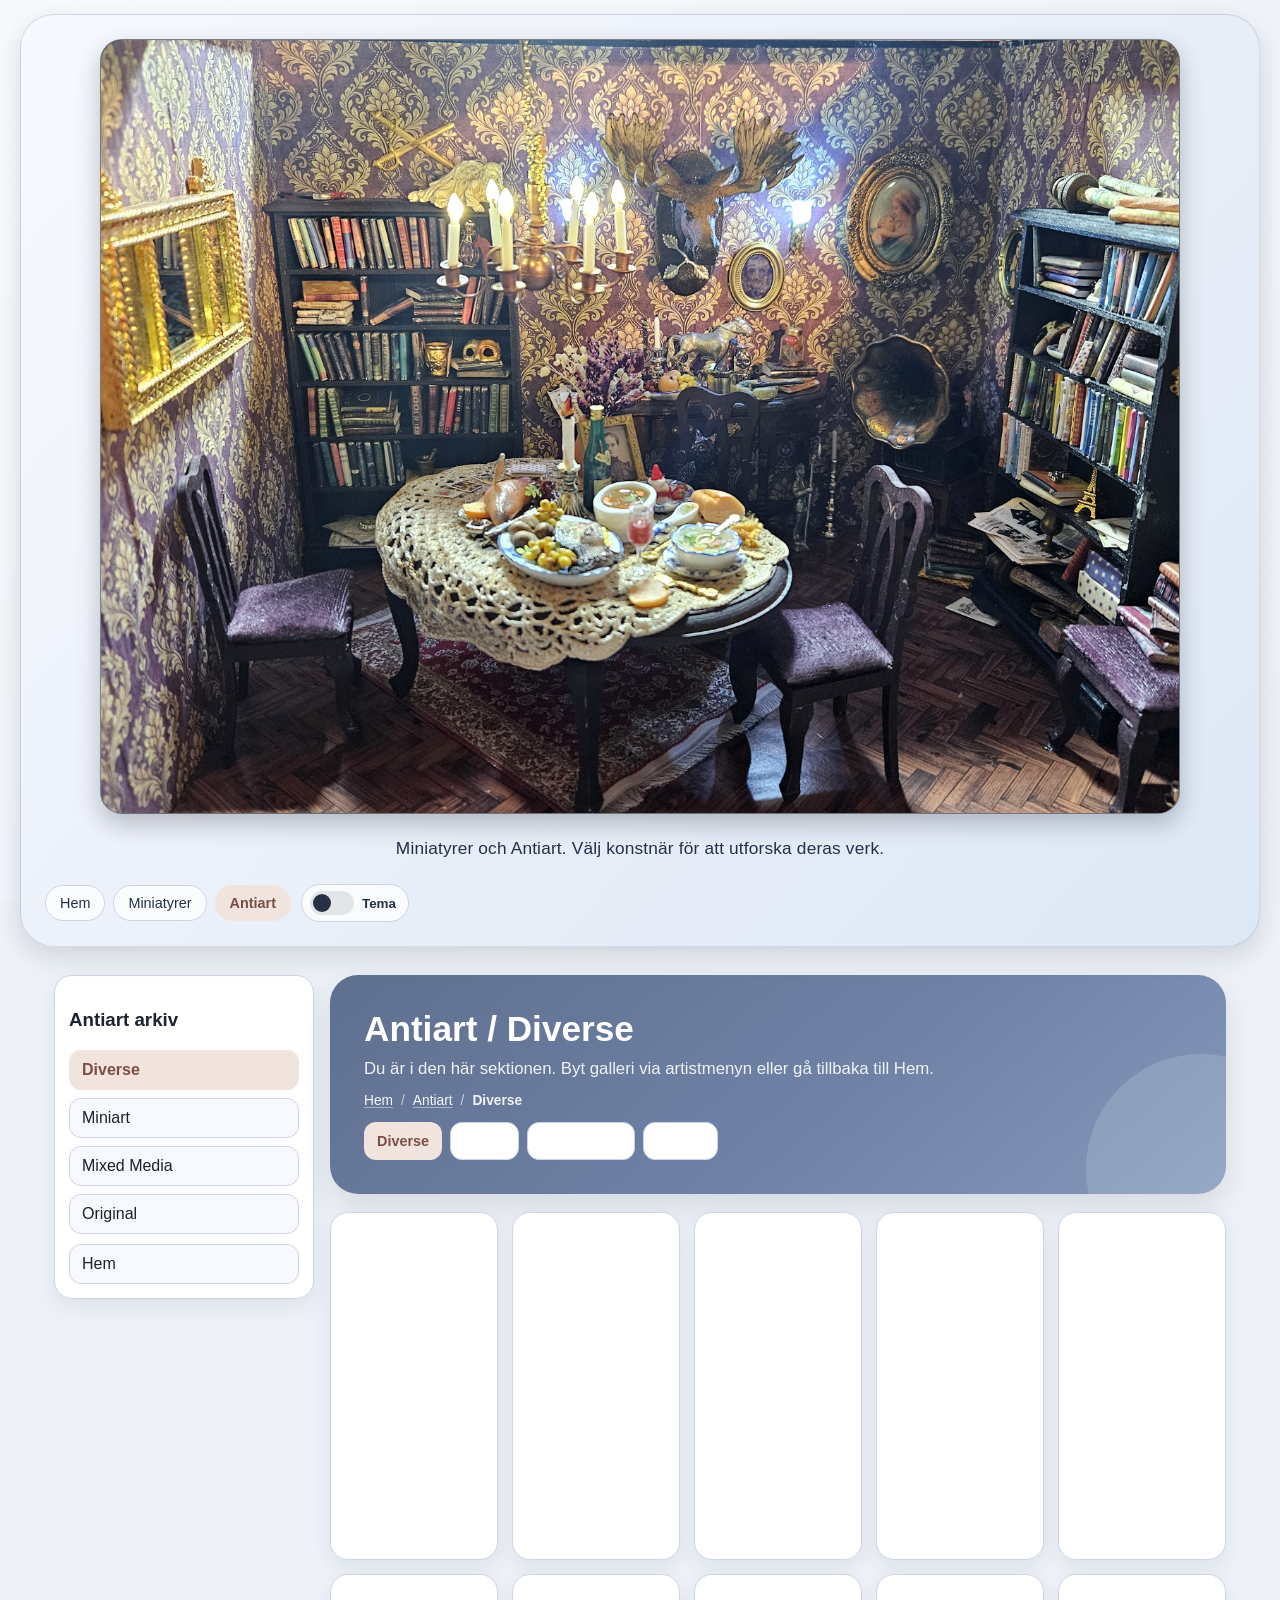
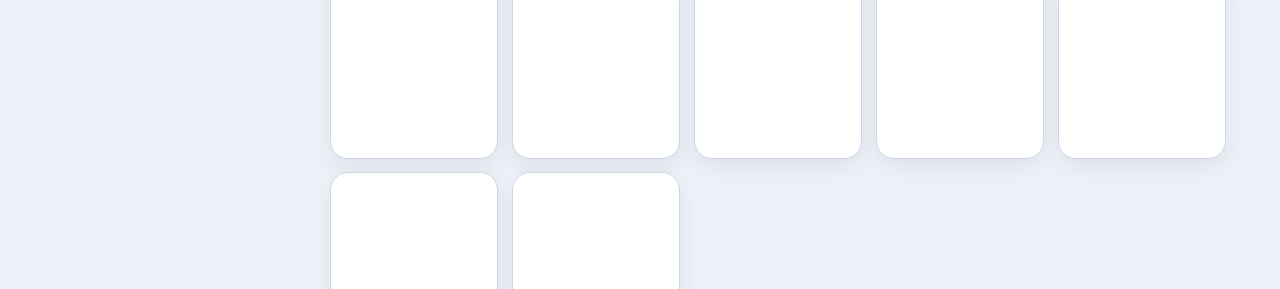
==== antiart_tavlor_diverse.html @ aa5f3d07 "Align header controls to bottom-left" ====
<!DOCTYPE html>
<html lang="sv">
<head>
    <meta charset="UTF-8" />
    <meta name="viewport" content="width=device-width, initial-scale=1.0" />
    <title>Antiart - Diverse</title>
    <link rel="stylesheet" href="style.css?v=171154" />
</head>
<body class="theme-anti">
    
    <header class="top-shell">
        <div class="top-header-banner" aria-hidden="true">
            <img src="Namnlös.jpg" alt="" decoding="async" />
        </div>
        <p class="top-shell-intro">Miniatyrer och Antiart. Välj konstnär för att utforska deras verk.</p>
        <div class="top-left">
            <nav class="top-nav" aria-label="Huvudnavigation">
                <a class="btn" href="index.html">Hem</a>
                <a class="btn " href="val_suss.html">Miniatyrer</a>
                <a class="btn accent" href="val_anti.html">Antiart</a>
            </nav>
            <button class="theme-switch" type="button" data-theme-toggle aria-pressed="false" aria-label="Växla ljust och mörkt tema" onclick="toggleTheme()">
                <span class="switch-track"><span class="switch-thumb"></span></span>
                <span class="switch-label">Tema</span>
            </button>
            <button class="icon-btn only-mobile" onclick="toggleDrawer()">☰</button>
        </div>
    </header>
    
    
    <div id="drawer" class="drawer">
        <h3>Antiart arkiv</h3>
        <div class="drawer-links"><a class="active" href="antiart_tavlor_diverse.html">Diverse</a><a class="" href="antiart_tavlor_miniart.html">Miniart</a><a class="" href="antiart_tavlor_mixed_media.html">Mixed Media</a><a class="" href="antiart_tavlor_original.html">Original</a></div>
        <div class="drawer-links" style="margin-top:10px;">
            <a href="index.html">Hem</a>
            <a href="val_suss.html">Miniatyrer nav</a>
            <a href="val_anti.html">Antiart nav</a>
        </div>
    </div>
    <div id="drawer-backdrop" class="drawer-backdrop" onclick="toggleDrawer(false)"></div>
    
    <main class="page">
        
    <aside class="desktop-sidebar">
        <h3>Antiart arkiv</h3>
        <div class="drawer-links"><a class="active" href="antiart_tavlor_diverse.html">Diverse</a><a class="" href="antiart_tavlor_miniart.html">Miniart</a><a class="" href="antiart_tavlor_mixed_media.html">Mixed Media</a><a class="" href="antiart_tavlor_original.html">Original</a></div>
        <div class="drawer-links" style="margin-top:10px;">
            <a href="index.html">Hem</a>
        </div>
    </aside>
    
        <section class="content">
            <section class="hero">
                <h1>Antiart / Diverse</h1>
                <p>Du är i den här sektionen. Byt galleri via artistmenyn eller gå tillbaka till Hem.</p>
                <nav class="breadcrumb" aria-label="Breadcrumb">
                    <a href="index.html">Hem</a>
                    <span class="sep">/</span>
                    <a href="val_anti.html">Antiart</a>
                    <span class="sep">/</span>
                    <span class="current">Diverse</span>
                </nav>
                <div class="artist-nav"><a class="artist-link active" href="antiart_tavlor_diverse.html">Diverse</a><a class="artist-link " href="antiart_tavlor_miniart.html">Miniart</a><a class="artist-link " href="antiart_tavlor_mixed_media.html">Mixed Media</a><a class="artist-link " href="antiart_tavlor_original.html">Original</a></div>
            </section>
            <section class="gallery-grid"><article class="card gallery-card" onclick="openLightbox('Antiart_tavlor/Diverse/antichrister.jpg', 'antichrister', currentGallery)"><img src="Antiart_tavlor/Diverse/antichrister.jpg" alt="antichrister" loading="lazy" decoding="async" /><div class="gallery-title">antichrister</div></article><article class="card gallery-card" onclick="openLightbox('Antiart_tavlor/Diverse/bi i bild.jpg', 'bi i bild', currentGallery)"><img src="Antiart_tavlor/Diverse/bi i bild.jpg" alt="bi i bild" loading="lazy" decoding="async" /><div class="gallery-title">bi i bild</div></article><article class="card gallery-card" onclick="openLightbox('Antiart_tavlor/Diverse/Blade Runner blaster (1).jpg', 'Blade Runner blaster (1)', currentGallery)"><img src="Antiart_tavlor/Diverse/Blade Runner blaster (1).jpg" alt="Blade Runner blaster (1)" loading="lazy" decoding="async" /><div class="gallery-title">Blade Runner blaster (1)</div></article><article class="card gallery-card" onclick="openLightbox('Antiart_tavlor/Diverse/Blade Runner blaster (14).jpg', 'Blade Runner blaster (14)', currentGallery)"><img src="Antiart_tavlor/Diverse/Blade Runner blaster (14).jpg" alt="Blade Runner blaster (14)" loading="lazy" decoding="async" /><div class="gallery-title">Blade Runner blaster (14)</div></article><article class="card gallery-card" onclick="openLightbox('Antiart_tavlor/Diverse/Booknook.jpg', 'Booknook', currentGallery)"><img src="Antiart_tavlor/Diverse/Booknook.jpg" alt="Booknook" loading="lazy" decoding="async" /><div class="gallery-title">Booknook</div></article><article class="card gallery-card" onclick="openLightbox('Antiart_tavlor/Diverse/Clay ghost 1.jpg', 'Clay ghost 1', currentGallery)"><img src="Antiart_tavlor/Diverse/Clay ghost 1.jpg" alt="Clay ghost 1" loading="lazy" decoding="async" /><div class="gallery-title">Clay ghost 1</div></article><article class="card gallery-card" onclick="openLightbox('Antiart_tavlor/Diverse/Clay ghost 2.jpg', 'Clay ghost 2', currentGallery)"><img src="Antiart_tavlor/Diverse/Clay ghost 2.jpg" alt="Clay ghost 2" loading="lazy" decoding="async" /><div class="gallery-title">Clay ghost 2</div></article><article class="card gallery-card" onclick="openLightbox('Antiart_tavlor/Diverse/Clay house.jpg', 'Clay house', currentGallery)"><img src="Antiart_tavlor/Diverse/Clay house.jpg" alt="Clay house" loading="lazy" decoding="async" /><div class="gallery-title">Clay house</div></article><article class="card gallery-card" onclick="openLightbox('Antiart_tavlor/Diverse/Powerslave1.jpg', 'Powerslave1', currentGallery)"><img src="Antiart_tavlor/Diverse/Powerslave1.jpg" alt="Powerslave1" loading="lazy" decoding="async" /><div class="gallery-title">Powerslave1</div></article><article class="card gallery-card" onclick="openLightbox('Antiart_tavlor/Diverse/Powerslave2.jpg', 'Powerslave2', currentGallery)"><img src="Antiart_tavlor/Diverse/Powerslave2.jpg" alt="Powerslave2" loading="lazy" decoding="async" /><div class="gallery-title">Powerslave2</div></article><article class="card gallery-card" onclick="openLightbox('Antiart_tavlor/Diverse/Real princesses.jpg', 'Real princesses', currentGallery)"><img src="Antiart_tavlor/Diverse/Real princesses.jpg" alt="Real princesses" loading="lazy" decoding="async" /><div class="gallery-title">Real princesses</div></article><article class="card gallery-card" onclick="openLightbox('Antiart_tavlor/Diverse/ziggy 1.jpg', 'ziggy 1', currentGallery)"><img src="Antiart_tavlor/Diverse/ziggy 1.jpg" alt="ziggy 1" loading="lazy" decoding="async" /><div class="gallery-title">ziggy 1</div></article></section>
        </section>
    </main>
    
    <nav class="bottom-nav">
        <a class="" href="index.html">Hem</a>
        <a class="active" href="val_anti.html">Artister</a>
        <button type="button" onclick="toggleDrawer()">Meny</button>
    </nav>
    
    
<div id="lightbox">
    <button id="lb-close" class="lb-btn" onclick="closeLightbox()">x</button>
    <button id="lb-prev" class="lb-btn" onclick="changeImg(-1)"><</button>
    <button id="lb-next" class="lb-btn" onclick="changeImg(1)">></button>
    <img id="lb-img" src="" alt="Bild" />
    <div id="lb-caption"></div>
</div>

    <script src="app.js?v=171154"></script>
    <script>const currentGallery = [{'src': 'Antiart_tavlor/Diverse/antichrister.jpg', 'title': 'antichrister'}, {'src': 'Antiart_tavlor/Diverse/bi i bild.jpg', 'title': 'bi i bild'}, {'src': 'Antiart_tavlor/Diverse/Blade Runner blaster (1).jpg', 'title': 'Blade Runner blaster (1)'}, {'src': 'Antiart_tavlor/Diverse/Blade Runner blaster (14).jpg', 'title': 'Blade Runner blaster (14)'}, {'src': 'Antiart_tavlor/Diverse/Booknook.jpg', 'title': 'Booknook'}, {'src': 'Antiart_tavlor/Diverse/Clay ghost 1.jpg', 'title': 'Clay ghost 1'}, {'src': 'Antiart_tavlor/Diverse/Clay ghost 2.jpg', 'title': 'Clay ghost 2'}, {'src': 'Antiart_tavlor/Diverse/Clay house.jpg', 'title': 'Clay house'}, {'src': 'Antiart_tavlor/Diverse/Powerslave1.jpg', 'title': 'Powerslave1'}, {'src': 'Antiart_tavlor/Diverse/Powerslave2.jpg', 'title': 'Powerslave2'}, {'src': 'Antiart_tavlor/Diverse/Real princesses.jpg', 'title': 'Real princesses'}, {'src': 'Antiart_tavlor/Diverse/ziggy 1.jpg', 'title': 'ziggy 1'}];</script>
</body>
</html>
---- style.css ----
:root {
    --bg: #eef2f8;
    --bg-overlay: radial-gradient(circle at 12% 8%, rgba(255, 255, 255, 0.62), rgba(255, 255, 255, 0));
    --surface: #f7f9ff;
    --surface-2: #ffffff;
    --text: #1b2230;
    --muted: #596377;
    --line: #ccd5e7;
    --shadow: 0 12px 30px rgba(31, 36, 48, 0.12);
    --radius-xl: 28px;
    --radius-md: 18px;
    --top-shell-bg: linear-gradient(132deg, #f7f9ff, #e8eef8 58%, #dde8f6);
    --top-shell-line: rgba(40, 52, 75, 0.15);
    --top-shell-shadow: 0 10px 26px rgba(24, 30, 45, 0.14);
    --top-nav-bg: rgba(255, 255, 255, 0.78);
    --top-nav-text: #233049;
    --hero-panel-bg: linear-gradient(150deg, rgba(8, 12, 20, 0.82), rgba(15, 20, 32, 0.7));
    --switch-bg: rgba(27, 34, 48, 0.1);
    --switch-thumb: #263143;
    --bottom-nav-bg: rgba(248, 251, 255, 0.94);
    --backdrop-bg: rgba(8, 12, 20, 0.35);
}

body[data-theme="dark"] {
    --bg: #0e121b;
    --bg-overlay: radial-gradient(circle at 12% 8%, rgba(91, 114, 156, 0.2), rgba(91, 114, 156, 0));
    --surface: #1a2231;
    --surface-2: #162033;
    --text: #ebf1ff;
    --muted: #b3bfd5;
    --line: #33425c;
    --shadow: 0 14px 34px rgba(0, 0, 0, 0.42);
    --top-shell-bg: linear-gradient(132deg, #1b2638, #151f2f 58%, #202e45);
    --top-shell-line: rgba(213, 225, 255, 0.17);
    --top-shell-shadow: 0 14px 36px rgba(0, 0, 0, 0.48);
    --top-nav-bg: rgba(14, 19, 30, 0.62);
    --top-nav-text: #e4ebfd;
    --hero-panel-bg: linear-gradient(150deg, rgba(6, 9, 15, 0.86), rgba(10, 15, 24, 0.72));
    --switch-bg: rgba(219, 230, 255, 0.18);
    --switch-thumb: #eff4ff;
    --bottom-nav-bg: rgba(17, 24, 38, 0.94);
    --backdrop-bg: rgba(5, 8, 14, 0.62);
}

* { box-sizing: border-box; }

body {
    margin: 0;
    font-family: "Trebuchet MS", "Segoe UI", sans-serif;
    color: var(--text);
    background: var(--bg);
    min-height: 100vh;
    padding-bottom: 92px;
}

body::before {
    content: "";
    position: fixed;
    inset: 0;
    background: var(--bg-overlay);
    pointer-events: none;
    z-index: -1;
}

body.theme-anti {
    --accent: #7b4f43;
    --accent-soft: #f1e3de;
    --artist-grad: linear-gradient(140deg, #5f6f8f, #6f82a6 56%, #8599bd);
    --artist-card: linear-gradient(150deg, #f8f4f2, #f2ebea);
}

body.theme-lostrom {
    --accent: #4c6479;
    --accent-soft: #e2e9f2;
    --artist-grad: linear-gradient(140deg, #5f728f, #7287a8 56%, #8a9fc0);
    --artist-card: linear-gradient(150deg, #f3f6fb, #eaf0f8);
}

body.theme-home {
    --accent: #4f378a;
    --accent-soft: #e8def8;
    --artist-grad: linear-gradient(140deg, #2e365f, #394f86 52%, #536cc0);
    --artist-card: linear-gradient(150deg, #eef1ff, #e0e7ff);
}

a {
    color: inherit;
    text-decoration: none;
}

img {
    max-width: 100%;
    display: block;
}

.top-shell {
    position: relative;
    z-index: 1600;
    width: min(1240px, calc(100% - 28px));
    margin: 14px auto 8px;
    padding: clamp(12px, 2.5vw, 24px);
    border-radius: clamp(20px, 4vw, 34px);
    border: 1px solid var(--top-shell-line);
    background: var(--top-shell-bg);
    box-shadow: var(--top-shell-shadow);
    display: grid;
    grid-template-columns: 1fr;
    justify-items: center;
    gap: clamp(12px, 2.4vw, 22px);
    align-items: center;
    animation: heroRise 480ms cubic-bezier(0.2, 0, 0, 1);
}

.top-header-banner {
    width: min(100%, 1080px);
    min-height: clamp(138px, 18vw, 228px);
    border-radius: 22px;
    overflow: hidden;
    position: relative;
    border: 1px solid rgba(255, 255, 255, 0.28);
    box-shadow: 0 10px 24px rgba(8, 12, 20, 0.24);
    background: var(--hero-panel-bg);
}

.top-header-banner img {
    width: 100%;
    height: 100%;
    object-fit: cover;
    filter: saturate(1.05) contrast(1.03);
}

.top-shell-intro {
    margin: 0;
    text-align: center;
    color: var(--top-nav-text);
    font-size: clamp(0.96rem, 1.8vw, 1.08rem);
    line-height: 1.5;
    letter-spacing: 0.01em;
}

.top-left {
    grid-column: 1 / -1;
    display: flex;
    align-items: center;
    align-self: end;
    justify-content: flex-start;
    flex-wrap: wrap;
    gap: 10px;
    width: 100%;
    margin-top: auto;
}

.top-nav {
    display: inline-flex;
    flex-wrap: wrap;
    gap: 8px;
}

.top-logo {
    grid-column: 3;
    grid-row: 2;
    justify-self: end;
    width: min(100%, 360px);
    min-height: clamp(132px, 17vw, 202px);
    border-radius: 22px;
    overflow: hidden;
    position: relative;
    border: 1px solid rgba(255, 255, 255, 0.28);
    box-shadow: 0 10px 24px rgba(8, 12, 20, 0.24);
    background: var(--hero-panel-bg);
}

.top-logo img {
    width: 100%;
    height: 100%;
    object-fit: cover;
    filter: saturate(1.05) contrast(1.03);
}

.top-art-panel {
    grid-column: 3;
    grid-row: 2;
    justify-self: end;
    width: min(100%, 360px);
    min-height: clamp(132px, 17vw, 202px);
    border-radius: 22px;
    overflow: hidden;
    position: relative;
    border: 1px solid rgba(255, 255, 255, 0.28);
    box-shadow: 0 10px 24px rgba(8, 12, 20, 0.24);
    background: var(--hero-panel-bg);
}

.top-art-panel img {
    width: 116%;
    height: 100%;
    object-fit: cover;
    transform: translateX(-5%) scale(1.08);
    filter: saturate(1.06) contrast(1.04);
}

.top-art-panel::after {
    content: "";
    position: absolute;
    inset: 0;
    background: linear-gradient(110deg, rgba(12, 18, 30, 0.66), rgba(12, 18, 30, 0.2));
}

.btn,
.icon-btn {
    border: 0;
    cursor: pointer;
    transition: transform 0.2s ease, opacity 0.2s ease;
    font: inherit;
}

.btn:hover,
.icon-btn:hover { transform: translateY(-1px); }

.btn {
    background: var(--top-nav-bg);
    color: var(--top-nav-text);
    border: 1px solid var(--line);
    border-radius: 999px;
    padding: 9px 14px;
    font-size: 0.9rem;
}

.btn.accent {
    background: var(--accent-soft);
    color: var(--accent);
    border-color: transparent;
    font-weight: 700;
}

.icon-btn {
    width: 42px;
    height: 42px;
    border-radius: 14px;
    background: var(--top-nav-bg);
    color: var(--top-nav-text);
    border: 1px solid var(--line);
    display: inline-flex;
    align-items: center;
    justify-content: center;
    font-size: 1.2rem;
}

.theme-switch {
    border: 1px solid var(--line);
    background: var(--top-nav-bg);
    color: var(--top-nav-text);
    border-radius: 999px;
    padding: 6px 12px 6px 8px;
    display: inline-flex;
    align-items: center;
    gap: 8px;
    cursor: pointer;
    font: inherit;
}

.switch-track {
    width: 44px;
    height: 24px;
    border-radius: 999px;
    background: var(--switch-bg);
    display: inline-flex;
    align-items: center;
    padding: 3px;
    transition: background 0.2s ease;
}

.switch-thumb {
    width: 18px;
    height: 18px;
    border-radius: 50%;
    background: var(--switch-thumb);
    transform: translateX(0);
    transition: transform 0.25s ease;
}

body[data-theme="dark"] .switch-thumb {
    transform: translateX(20px);
}

.switch-label {
    font-size: 0.84rem;
    font-weight: 700;
}

.page {
    width: min(1200px, 100%);
    margin: 0 auto;
    padding: 20px 14px 40px;
}

.hero {
    position: relative;
    overflow: hidden;
    border-radius: var(--radius-xl);
    background: var(--artist-grad);
    color: white;
    box-shadow: var(--shadow);
    padding: clamp(18px, 4vw, 34px);
}

.hero::after {
    content: "";
    position: absolute;
    inset: auto -90px -90px auto;
    width: 230px;
    height: 230px;
    border-radius: 50%;
    background: rgba(255, 255, 255, 0.14);
}

.hero h1 {
    margin: 0;
    font-size: clamp(1.45rem, 4vw, 2.2rem);
}

.hero p {
    margin: 10px 0 0;
    color: rgba(255, 255, 255, 0.9);
    max-width: 70ch;
    font-size: clamp(0.96rem, 2.5vw, 1.05rem);
}

.breadcrumb {
    display: flex;
    flex-wrap: wrap;
    align-items: center;
    gap: 8px;
    margin: 14px 0 0;
    font-size: 0.86rem;
    color: rgba(255, 255, 255, 0.92);
}

.breadcrumb a {
    color: rgba(255, 255, 255, 0.95);
    text-decoration: underline;
    text-decoration-color: rgba(255, 255, 255, 0.45);
    text-underline-offset: 2px;
}

.breadcrumb .sep {
    opacity: 0.7;
}

.breadcrumb .current {
    font-weight: 700;
}

.welcome-grid,
.artist-grid,
.gallery-grid {
    display: grid;
    gap: 14px;
    margin-top: 18px;
}

.welcome-grid,
.artist-grid {
    grid-template-columns: repeat(auto-fit, minmax(240px, 1fr));
}

.card {
    border-radius: var(--radius-md);
    border: 1px solid var(--line);
    background: var(--surface-2);
    box-shadow: 0 8px 22px rgba(31, 36, 48, 0.08);
}

.portal-card {
    padding: 18px;
    background: var(--artist-card);
}

.portal-card .logo-wrap {
    width: 100%;
    border-radius: 14px;
    overflow: visible;
    border: 1px solid rgba(0, 0, 0, 0.08);
    background: rgba(255, 255, 255, 0.94);
    min-height: clamp(200px, 30vw, 300px);
    display: grid;
    place-items: center;
}

.portal-card img {
    width: 100%;
    height: clamp(180px, 28vw, 280px);
    object-fit: contain;
    padding: 14px;
}

.portal-card h2 {
    margin: 12px 0 6px;
    font-size: clamp(1.08rem, 3.8vw, 1.25rem);
}

.portal-card p {
    margin: 0;
    color: var(--muted);
    font-size: clamp(0.9rem, 2.8vw, 1rem);
}

.chips {
    display: flex;
    gap: 8px;
    margin-top: 14px;
    flex-wrap: wrap;
}

.chip {
    border-radius: 999px;
    padding: 7px 11px;
    font-size: 0.82rem;
    border: 1px solid rgba(0, 0, 0, 0.08);
    background: rgba(255, 255, 255, 0.8);
}

.artist-nav {
    display: flex;
    flex-wrap: wrap;
    gap: 8px;
    margin-top: 14px;
}

.artist-link {
    background: var(--surface-2);
    border: 1px solid var(--line);
    border-radius: 12px;
    padding: 10px 12px;
    font-size: 0.9rem;
}

.artist-link.active {
    background: var(--accent-soft);
    color: var(--accent);
    border-color: transparent;
    font-weight: 700;
}

.gallery-grid {
    grid-template-columns: repeat(auto-fill, minmax(145px, 1fr));
}

.gallery-card {
    overflow: hidden;
    cursor: pointer;
    content-visibility: auto;
    contain-intrinsic-size: 220px;
}

.gallery-card img {
    width: 100%;
    aspect-ratio: 1 / 1;
    object-fit: cover;
}

.gallery-title {
    padding: 9px 8px 11px;
    text-align: center;
    font-size: clamp(0.74rem, 2.7vw, 0.82rem);
    color: var(--muted);
    white-space: nowrap;
    text-overflow: ellipsis;
    overflow: hidden;
}

.content,
.portal-card,
.hero {
    min-width: 0;
}

.drawer {
    position: fixed;
    inset: 0 auto 0 0;
    width: min(82vw, 330px);
    background: var(--surface-2);
    transform: translateX(-104%);
    transition: transform 0.25s ease;
    z-index: 3000;
    border-right: 1px solid var(--line);
    padding: 16px;
    overflow-y: auto;
}

.drawer.open { transform: translateX(0); }

.drawer-backdrop {
    position: fixed;
    inset: 0;
    background: var(--backdrop-bg);
    z-index: 2990;
    display: none;
}

.drawer-backdrop.open { display: block; }

.drawer h3 {
    margin: 4px 0 10px;
    font-size: 1rem;
}

.drawer-links {
    display: flex;
    flex-direction: column;
    gap: 8px;
}

.drawer-links a {
    padding: 10px 12px;
    border-radius: 12px;
    border: 1px solid var(--line);
    background: var(--surface);
}

.bottom-nav {
    position: fixed;
    left: 0;
    right: 0;
    bottom: 0;
    z-index: 2100;
    display: flex;
    justify-content: space-around;
    padding: 10px 12px max(10px, env(safe-area-inset-bottom));
    border-top: 1px solid var(--line);
    background: var(--bottom-nav-bg);
    backdrop-filter: blur(10px);
}

.bottom-nav a,
.bottom-nav button {
    min-width: 78px;
    padding: 8px 10px;
    border-radius: 14px;
    border: 0;
    background: transparent;
    font: inherit;
    color: var(--muted);
}

.bottom-nav .active {
    color: var(--accent);
    background: var(--accent-soft);
    font-weight: 700;
}

#lightbox {
    display: none;
    position: fixed;
    z-index: 4000;
    inset: 0;
    background: rgba(10, 10, 14, 0.96);
    align-items: center;
    justify-content: center;
    flex-direction: column;
    padding: 18px;
}

#lightbox img {
    max-width: min(96vw, 1200px);
    max-height: 78vh;
    border-radius: 14px;
}

#lb-caption {
    margin-top: 14px;
    color: #f1f4f9;
    letter-spacing: 0.2px;
    text-align: center;
}

.lb-btn {
    position: absolute;
    border: 0;
    cursor: pointer;
    color: white;
    background: rgba(255, 255, 255, 0.12);
    width: 44px;
    height: 44px;
    border-radius: 50%;
}

#lb-close { top: 16px; right: 14px; }
#lb-prev { left: 14px; top: 50%; transform: translateY(-50%); }
#lb-next { right: 14px; top: 50%; transform: translateY(-50%); }

@media (min-width: 980px) {
    body { padding-bottom: 0; }

    .page {
        display: grid;
        grid-template-columns: 260px 1fr;
        gap: 16px;
        align-items: start;
    }

    .desktop-sidebar {
        position: sticky;
        top: 76px;
        border-radius: var(--radius-md);
        border: 1px solid var(--line);
        background: var(--surface-2);
        padding: 14px;
        box-shadow: 0 8px 22px rgba(31, 36, 48, 0.08);
    }

    .desktop-sidebar .drawer-links a.active {
        background: var(--accent-soft);
        color: var(--accent);
        border-color: transparent;
        font-weight: 700;
    }

    .content {
        min-width: 0;
    }

    .bottom-nav { display: none; }
    .icon-btn.only-mobile { display: none; }
}

@media (max-width: 520px) {
    .btn {
        padding: 7px 10px;
        font-size: 0.8rem;
    }

    .gallery-grid {
        grid-template-columns: repeat(2, minmax(0, 1fr));
    }

    .gallery-title {
        white-space: normal;
        text-overflow: unset;
        overflow: visible;
        line-height: 1.25;
        word-break: break-word;
    }
}

/* ─── MD3 elevation tokens ─── */
:root {
    --md-elev-1: 0px 1px 2px rgba(0,0,0,.3), 0px 1px 3px 1px rgba(0,0,0,.15);
    --md-elev-2: 0px 1px 2px rgba(0,0,0,.3), 0px 2px 6px 2px rgba(0,0,0,.15);
    --md-elev-3: 0px 1px 3px rgba(0,0,0,.3), 0px 4px 8px 3px rgba(0,0,0,.15);
}

.artist-hub-wrap {
    display: grid;
    margin-top: 16px;
}

.artist-hub-module {
    padding: clamp(18px, 3.2vw, 30px);
    background: var(--artist-card);
    border-radius: var(--radius-xl);
    box-shadow: var(--md-elev-2);
    display: grid;
    grid-template-columns: minmax(220px, 360px) minmax(0, 1fr);
    gap: clamp(16px, 2.8vw, 28px);
    align-items: start;
}

.artist-hub-media {
    border-radius: 18px;
    border: 1px solid rgba(0, 0, 0, 0.08);
    background: rgba(255, 255, 255, 0.92);
    min-height: clamp(220px, 30vw, 360px);
    display: grid;
    place-items: center;
    overflow: hidden;
}

.artist-hub-media img {
    width: 100%;
    height: clamp(220px, 30vw, 340px);
    object-fit: contain;
    padding: 16px;
}

.artist-hub-body h1 {
    margin: 0;
    font-size: clamp(1.45rem, 4.4vw, 2.2rem);
    line-height: 1.2;
}

.artist-hub-body p {
    margin: 10px 0 0;
    color: var(--muted);
    max-width: 62ch;
    line-height: 1.6;
}

.artist-hub-kicker {
    margin: 0 0 8px;
    font-size: 0.75rem;
    font-weight: 700;
    letter-spacing: 0.11em;
    text-transform: uppercase;
    color: var(--accent);
}

.artist-hub-module .breadcrumb {
    margin-top: 14px;
    color: var(--text);
}

.artist-hub-module .breadcrumb a {
    color: inherit;
    text-decoration-color: rgba(0, 0, 0, 0.35);
}

.artist-hub-module .artist-nav {
    margin-top: 16px;
}

.artist-link.home-link {
    background: var(--accent-soft);
    color: var(--accent);
    border-color: transparent;
    font-weight: 700;
}

/* ─── Startsida: overlay-portaler ovanpå background.jpg ─── */
.home-showcase {
    width: min(1240px, calc(100% - 28px));
    margin: 8px auto 56px;
}

.home-stage {
    position: relative;
    width: min(60%, 760px);
    min-height: clamp(320px, 44vw, 500px);
    border-radius: clamp(24px, 4vw, 34px);
    overflow: hidden;
    border: 1px solid var(--line);
    box-shadow: var(--md-elev-3);
    background: linear-gradient(135deg, rgba(7, 11, 18, 0.22), rgba(7, 11, 18, 0.08)), url('background.jpg') center center / cover no-repeat;
}

.home-stage::after {
    content: "";
    position: absolute;
    inset: 0;
    background: linear-gradient(110deg, rgba(10, 14, 24, 0.82), rgba(10, 14, 24, 0.3) 56%, rgba(10, 14, 24, 0.06));
}

.home-stage-overlay {
    position: relative;
    z-index: 1;
    min-height: inherit;
    display: grid;
    align-content: center;
    gap: clamp(16px, 3vw, 24px);
    padding: clamp(22px, 4vw, 34px);
}

@media (min-width: 901px) {
    .home-stage {
        width: min(72%, 900px);
    }

    .home-stage-overlay {
        grid-template-columns: repeat(2, minmax(0, 320px));
        align-content: stretch;
        align-items: start;
        justify-content: space-between;
    }

    .home-portal-card {
        align-self: start;
    }

    .home-portal-card.card-anti {
        align-self: end;
        margin-top: clamp(110px, 14vw, 180px);
    }
}

.home-portal-card {
    display: grid;
    gap: 12px;
    width: min(100%, 340px);
    padding: 16px 18px;
    border-radius: 24px;
    color: #f8fbff;
    text-decoration: none;
    background: rgba(255, 255, 255, 0.12);
    border: 1px solid rgba(255, 255, 255, 0.22);
    backdrop-filter: blur(12px);
    box-shadow: 0 10px 24px rgba(5, 8, 14, 0.22);
    transition: transform 0.28s ease, box-shadow 0.28s ease, background 0.28s ease;
    animation: cardRise 580ms cubic-bezier(0.2, 0, 0, 1) both;
}

.home-portal-card.card-anti {
    justify-self: end;
    animation-delay: 90ms;
}

.home-portal-card:hover {
    transform: translateY(-4px);
    box-shadow: 0 16px 32px rgba(5, 8, 14, 0.3);
    background: rgba(255, 255, 255, 0.16);
}

.home-portal-card img {
    width: 100%;
    height: clamp(72px, 8vw, 108px);
    object-fit: contain;
    justify-self: start;
    filter: drop-shadow(0 8px 20px rgba(0, 0, 0, 0.28));
}

.home-portal-copy {
    display: grid;
    gap: 4px;
}

.home-portal-copy h2 {
    margin: 0;
    font-size: clamp(1.05rem, 1.2vw + 0.92rem, 1.45rem);
    line-height: 1.15;
    color: #ffffff;
}

.home-portal-copy p {
    margin: 0;
    font-size: 0.94rem;
    font-weight: 600;
    letter-spacing: 0.01em;
    color: rgba(248, 251, 255, 0.82);
}

body[data-theme="dark"] .home-portal-card {
    background: rgba(16, 23, 34, 0.42);
    border-color: rgba(230, 238, 255, 0.18);
}

@media (max-width: 900px) {
    .artist-hub-module {
        grid-template-columns: 1fr;
    }

    .home-stage {
        width: 100%;
        min-height: clamp(320px, 78vw, 430px);
    }

    .home-stage-overlay {
        align-content: space-between;
    }
}

@media (max-width: 520px) {
    .home-showcase {
        width: calc(100% - 20px);
        margin-top: 8px;
    }

    .home-stage-overlay {
        padding: 14px;
        gap: 10px;
    }

    .home-portal-card,
    .home-portal-card.card-anti {
        width: 100%;
        justify-self: stretch;
        padding: 14px 16px;
    }

    .home-portal-card img {
        height: clamp(58px, 16vw, 82px);
    }

    .home-portal-copy h2 {
        font-size: 0.96rem;
    }

    .home-portal-copy p {
        font-size: 0.82rem;
    }
}

@keyframes heroRise {
    from {
        opacity: 0;
        transform: translateY(14px);
    }
    to {
        opacity: 1;
        transform: translateY(0);
    }
}

@keyframes cardRise {
    from {
        opacity: 0;
        transform: translateY(18px);
    }
    to {
        opacity: 1;
        transform: translateY(0);
    }
}

@media (prefers-reduced-motion: reduce) {
    .top-shell,
    .home-portal-card {
        animation: none;
    }
}

@media (max-width: 900px) {
    .top-shell {
        grid-template-columns: 1fr;
        justify-items: center;
        gap: 14px;
        padding: 14px;
    }

    .top-header-banner {
        width: min(100%, 520px);
        min-height: 168px;
    }

    .top-left {
        justify-content: flex-start;
    }

    .top-shell-intro {
        max-width: 48ch;
    }
}

@media (max-width: 520px) {
    .top-header-banner {
        min-height: 148px;
    }

    .top-left {
        width: 100%;
        justify-content: flex-start;
    }

    .top-nav {
        justify-content: flex-start;
    }

    .top-shell-intro {
        font-size: 0.92rem;
    }
}
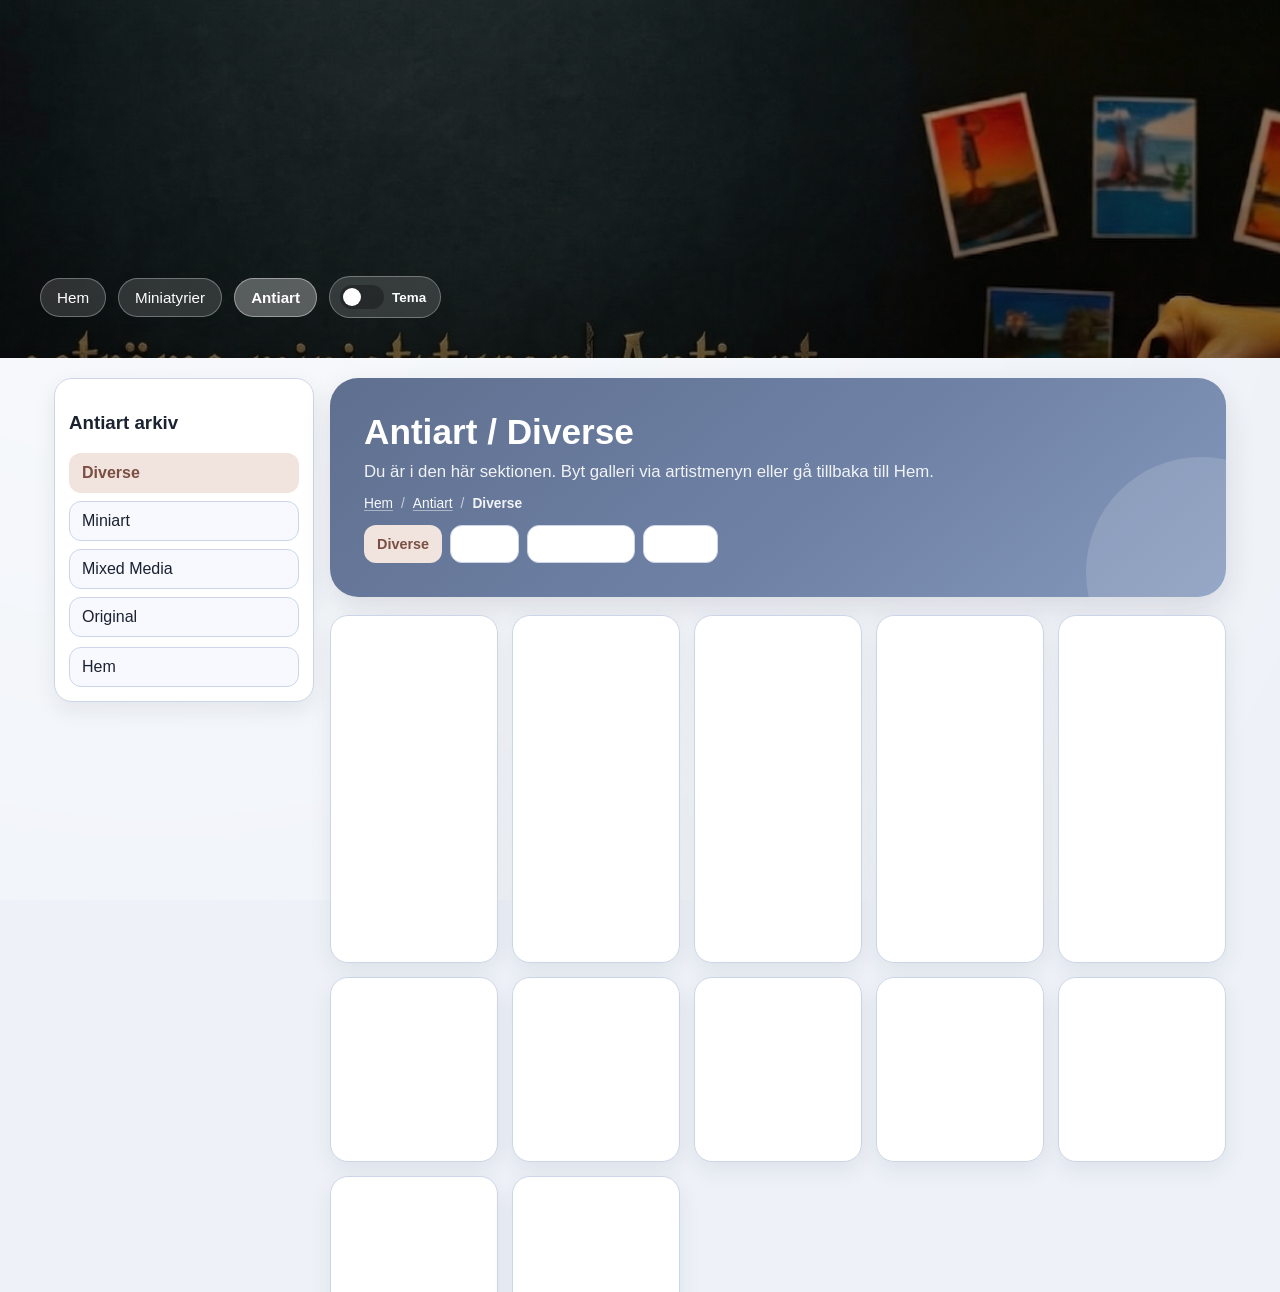
==== commit 6ad4c1b3: "Complete site restructure: new header design with logga med bild.png background, artist portal cards" ====
--- a/antiart_tavlor_diverse.html
+++ b/antiart_tavlor_diverse.html
@@ -5,26 +5,21 @@
     <meta charset="UTF-8" />
     <meta name="viewport" content="width=device-width, initial-scale=1.0" />
     <title>Antiart - Diverse</title>
-    <link rel="stylesheet" href="style.css?v=171154" />
+    <link rel="stylesheet" href="style.css?v=172139" />
 </head>
 <body class="theme-anti">
     
-    <header class="top-shell">
-        <div class="top-header-banner" aria-hidden="true">
-            <img src="Namnlös.jpg" alt="" decoding="async" />
-        </div>
-        <p class="top-shell-intro">Miniatyrer och Antiart. Välj konstnär för att utforska deras verk.</p>
-        <div class="top-left">
+    <header class="top-shell" style="background-image: url('logga med bild.png')">
+        <div class="top-shell-controls">
             <nav class="top-nav" aria-label="Huvudnavigation">
                 <a class="btn" href="index.html">Hem</a>
-                <a class="btn " href="val_suss.html">Miniatyrer</a>
+                <a class="btn " href="val_suss.html">Miniatyrier</a>
                 <a class="btn accent" href="val_anti.html">Antiart</a>
             </nav>
             <button class="theme-switch" type="button" data-theme-toggle aria-pressed="false" aria-label="Växla ljust och mörkt tema" onclick="toggleTheme()">
                 <span class="switch-track"><span class="switch-thumb"></span></span>
                 <span class="switch-label">Tema</span>
             </button>
-            <button class="icon-btn only-mobile" onclick="toggleDrawer()">☰</button>
         </div>
     </header>
     
@@ -82,7 +77,7 @@
     <div id="lb-caption"></div>
 </div>
 
-    <script src="app.js?v=171154"></script>
+    <script src="app.js?v=172139"></script>
     <script>const currentGallery = [{'src': 'Antiart_tavlor/Diverse/antichrister.jpg', 'title': 'antichrister'}, {'src': 'Antiart_tavlor/Diverse/bi i bild.jpg', 'title': 'bi i bild'}, {'src': 'Antiart_tavlor/Diverse/Blade Runner blaster (1).jpg', 'title': 'Blade Runner blaster (1)'}, {'src': 'Antiart_tavlor/Diverse/Blade Runner blaster (14).jpg', 'title': 'Blade Runner blaster (14)'}, {'src': 'Antiart_tavlor/Diverse/Booknook.jpg', 'title': 'Booknook'}, {'src': 'Antiart_tavlor/Diverse/Clay ghost 1.jpg', 'title': 'Clay ghost 1'}, {'src': 'Antiart_tavlor/Diverse/Clay ghost 2.jpg', 'title': 'Clay ghost 2'}, {'src': 'Antiart_tavlor/Diverse/Clay house.jpg', 'title': 'Clay house'}, {'src': 'Antiart_tavlor/Diverse/Powerslave1.jpg', 'title': 'Powerslave1'}, {'src': 'Antiart_tavlor/Diverse/Powerslave2.jpg', 'title': 'Powerslave2'}, {'src': 'Antiart_tavlor/Diverse/Real princesses.jpg', 'title': 'Real princesses'}, {'src': 'Antiart_tavlor/Diverse/ziggy 1.jpg', 'title': 'ziggy 1'}];</script>
 </body>
 </html>
--- a/style.css
+++ b/style.css
@@ -97,174 +97,94 @@
 .top-shell {
     position: relative;
     z-index: 1600;
-    width: min(1240px, calc(100% - 28px));
-    margin: 14px auto 8px;
-    padding: clamp(12px, 2.5vw, 24px);
-    border-radius: clamp(20px, 4vw, 34px);
-    border: 1px solid var(--top-shell-line);
-    background: var(--top-shell-bg);
-    box-shadow: var(--top-shell-shadow);
-    display: grid;
-    grid-template-columns: 1fr;
-    justify-items: center;
-    gap: clamp(12px, 2.4vw, 22px);
-    align-items: center;
+    width: 100%;
+    min-height: clamp(200px, 28vw, 360px);
+    background-size: cover;
+    background-position: center;
+    background-attachment: fixed;
+    background-color: var(--top-shell-bg);
+    display: flex;
+    flex-direction: column;
+    justify-content: flex-end;
+    padding: clamp(20px, 4vw, 40px);
     animation: heroRise 480ms cubic-bezier(0.2, 0, 0, 1);
 }
 
-.top-header-banner {
-    width: min(100%, 1080px);
-    min-height: clamp(138px, 18vw, 228px);
-    border-radius: 22px;
-    overflow: hidden;
+.top-shell::before {
+    content: "";
+    position: absolute;
+    inset: 0;
+    background: linear-gradient(180deg, rgba(0, 0, 0, 0.2), rgba(0, 0, 0, 0.5));
+    pointer-events: none;
+}
+
+.top-shell-controls {
     position: relative;
-    border: 1px solid rgba(255, 255, 255, 0.28);
-    box-shadow: 0 10px 24px rgba(8, 12, 20, 0.24);
-    background: var(--hero-panel-bg);
-}
-
-.top-header-banner img {
-    width: 100%;
-    height: 100%;
-    object-fit: cover;
-    filter: saturate(1.05) contrast(1.03);
-}
-
-.top-shell-intro {
-    margin: 0;
-    text-align: center;
-    color: var(--top-nav-text);
-    font-size: clamp(0.96rem, 1.8vw, 1.08rem);
-    line-height: 1.5;
-    letter-spacing: 0.01em;
-}
-
-.top-left {
-    grid-column: 1 / -1;
+    z-index: 1;
     display: flex;
     align-items: center;
-    align-self: end;
-    justify-content: flex-start;
+    gap: 12px;
     flex-wrap: wrap;
-    gap: 10px;
-    width: 100%;
-    margin-top: auto;
 }
 
 .top-nav {
     display: inline-flex;
     flex-wrap: wrap;
-    gap: 8px;
-}
-
-.top-logo {
-    grid-column: 3;
-    grid-row: 2;
-    justify-self: end;
-    width: min(100%, 360px);
-    min-height: clamp(132px, 17vw, 202px);
-    border-radius: 22px;
-    overflow: hidden;
-    position: relative;
-    border: 1px solid rgba(255, 255, 255, 0.28);
-    box-shadow: 0 10px 24px rgba(8, 12, 20, 0.24);
-    background: var(--hero-panel-bg);
-}
-
-.top-logo img {
-    width: 100%;
-    height: 100%;
-    object-fit: cover;
-    filter: saturate(1.05) contrast(1.03);
-}
-
-.top-art-panel {
-    grid-column: 3;
-    grid-row: 2;
-    justify-self: end;
-    width: min(100%, 360px);
-    min-height: clamp(132px, 17vw, 202px);
-    border-radius: 22px;
-    overflow: hidden;
-    position: relative;
-    border: 1px solid rgba(255, 255, 255, 0.28);
-    box-shadow: 0 10px 24px rgba(8, 12, 20, 0.24);
-    background: var(--hero-panel-bg);
-}
-
-.top-art-panel img {
-    width: 116%;
-    height: 100%;
-    object-fit: cover;
-    transform: translateX(-5%) scale(1.08);
-    filter: saturate(1.06) contrast(1.04);
-}
-
-.top-art-panel::after {
-    content: "";
-    position: absolute;
-    inset: 0;
-    background: linear-gradient(110deg, rgba(12, 18, 30, 0.66), rgba(12, 18, 30, 0.2));
-}
-
-.btn,
-.icon-btn {
-    border: 0;
+    gap: 12px;
+}
+
+.btn {
+    background: rgba(255, 255, 255, 0.15);
+    color: #ffffff;
+    border: 1px solid rgba(255, 255, 255, 0.3);
+    border-radius: 999px;
+    padding: 10px 16px;
+    font-size: 0.95rem;
+    font-weight: 500;
     cursor: pointer;
-    transition: transform 0.2s ease, opacity 0.2s ease;
-    font: inherit;
-}
-
-.btn:hover,
-.icon-btn:hover { transform: translateY(-1px); }
-
-.btn {
-    background: var(--top-nav-bg);
-    color: var(--top-nav-text);
-    border: 1px solid var(--line);
+    transition: all 0.2s ease;
+    backdrop-filter: blur(8px);
+}
+
+.btn:hover {
+    background: rgba(255, 255, 255, 0.25);
+    border-color: rgba(255, 255, 255, 0.5);
+    transform: translateY(-1px);
+}
+
+.btn.accent {
+    background: rgba(255, 255, 255, 0.3);
+    color: #ffffff;
+    border-color: rgba(255, 255, 255, 0.4);
+    font-weight: 700;
+}
+
+.theme-switch {
+    border: 1px solid rgba(255, 255, 255, 0.3);
+    background: rgba(255, 255, 255, 0.15);
+    color: #ffffff;
     border-radius: 999px;
-    padding: 9px 14px;
-    font-size: 0.9rem;
-}
-
-.btn.accent {
-    background: var(--accent-soft);
-    color: var(--accent);
-    border-color: transparent;
-    font-weight: 700;
-}
-
-.icon-btn {
-    width: 42px;
-    height: 42px;
-    border-radius: 14px;
-    background: var(--top-nav-bg);
-    color: var(--top-nav-text);
-    border: 1px solid var(--line);
-    display: inline-flex;
-    align-items: center;
-    justify-content: center;
-    font-size: 1.2rem;
-}
-
-.theme-switch {
-    border: 1px solid var(--line);
-    background: var(--top-nav-bg);
-    color: var(--top-nav-text);
-    border-radius: 999px;
-    padding: 6px 12px 6px 8px;
+    padding: 8px 14px 8px 10px;
     display: inline-flex;
     align-items: center;
     gap: 8px;
     cursor: pointer;
     font: inherit;
+    font-weight: 500;
+    backdrop-filter: blur(8px);
+    transition: all 0.2s ease;
+}
+
+.theme-switch:hover {
+    background: rgba(255, 255, 255, 0.25);
+    border-color: rgba(255, 255, 255, 0.5);
 }
 
 .switch-track {
     width: 44px;
     height: 24px;
     border-radius: 999px;
-    background: var(--switch-bg);
+    background: rgba(0, 0, 0, 0.3);
     display: inline-flex;
     align-items: center;
     padding: 3px;
@@ -275,7 +195,7 @@
     width: 18px;
     height: 18px;
     border-radius: 50%;
-    background: var(--switch-thumb);
+    background: #ffffff;
     transform: translateX(0);
     transition: transform 0.25s ease;
 }
@@ -727,134 +647,145 @@
     font-weight: 700;
 }
 
-/* ─── Startsida: overlay-portaler ovanpå background.jpg ─── */
+/* ─── Startsida: artist-portal-rutor ─── */
 .home-showcase {
     width: min(1240px, calc(100% - 28px));
-    margin: 8px auto 56px;
+    margin: 40px auto 60px;
+    padding: 0 14px;
 }
 
 .home-stage {
+    width: 100%;
+    display: grid;
+    gap: clamp(24px, 4vw, 32px);
+    grid-template-columns: repeat(auto-fit, minmax(300px, 1fr));
+    max-width: 900px;
+    margin: 0 auto;
+}
+
+.home-stage::after {
+    display: none;
+}
+
+.home-stage-overlay {
+    display: contents;
+}
+
+.home-portal-card {
+    display: grid;
+    grid-template-rows: auto 1fr auto;
+    gap: 16px;
+    width: 100%;
+    padding: clamp(20px, 4vw, 28px);
+    border-radius: 28px;
+    color: #f8fbff;
+    text-decoration: none;
+    background: linear-gradient(135deg, rgba(80, 120, 180, 0.25), rgba(60, 100, 160, 0.15));
+    border: 1.5px solid rgba(255, 255, 255, 0.25);
+    backdrop-filter: blur(16px);
+    box-shadow: 0 12px 32px rgba(0, 0, 0, 0.18);
+    transition: all 0.28s cubic-bezier(0.2, 0, 0, 1);
+    animation: cardRise 600ms cubic-bezier(0.2, 0, 0, 1) both;
+    cursor: pointer;
     position: relative;
-    width: min(60%, 760px);
-    min-height: clamp(320px, 44vw, 500px);
-    border-radius: clamp(24px, 4vw, 34px);
     overflow: hidden;
-    border: 1px solid var(--line);
-    box-shadow: var(--md-elev-3);
-    background: linear-gradient(135deg, rgba(7, 11, 18, 0.22), rgba(7, 11, 18, 0.08)), url('background.jpg') center center / cover no-repeat;
-}
-
-.home-stage::after {
+}
+
+.home-portal-card::before {
     content: "";
     position: absolute;
     inset: 0;
-    background: linear-gradient(110deg, rgba(10, 14, 24, 0.82), rgba(10, 14, 24, 0.3) 56%, rgba(10, 14, 24, 0.06));
-}
-
-.home-stage-overlay {
+    background: linear-gradient(135deg, rgba(255, 255, 255, 0.08), rgba(255, 255, 255, 0));
+    pointer-events: none;
+}
+
+.home-portal-card.card-lostrom {
+    background: linear-gradient(135deg, rgba(76, 100, 121, 0.28), rgba(50, 80, 110, 0.16));
+    border-color: rgba(180, 210, 255, 0.3);
+    animation-delay: 0ms;
+}
+
+.home-portal-card.card-anti {
+    background: linear-gradient(135deg, rgba(123, 79, 67, 0.28), rgba(100, 60, 50, 0.16));
+    border-color: rgba(220, 180, 160, 0.3);
+    animation-delay: 120ms;
+}
+
+.home-portal-card:hover {
+    transform: translateY(-8px) scale(1.01);
+    box-shadow: 0 20px 48px rgba(0, 0, 0, 0.28);
+    background: linear-gradient(135deg, rgba(100, 140, 200, 0.35), rgba(70, 120, 170, 0.22));
+    border-color: rgba(255, 255, 255, 0.35);
+}
+
+.home-portal-card:active {
+    transform: translateY(-4px) scale(0.98);
+}
+
+.home-portal-card img {
+    width: 100%;
+    height: clamp(100px, 12vw, 160px);
+    object-fit: contain;
+    filter: drop-shadow(0 4px 12px rgba(0, 0, 0, 0.25));
     position: relative;
     z-index: 1;
-    min-height: inherit;
-    display: grid;
-    align-content: center;
-    gap: clamp(16px, 3vw, 24px);
-    padding: clamp(22px, 4vw, 34px);
-}
-
-@media (min-width: 901px) {
-    .home-stage {
-        width: min(72%, 900px);
-    }
-
-    .home-stage-overlay {
-        grid-template-columns: repeat(2, minmax(0, 320px));
-        align-content: stretch;
-        align-items: start;
-        justify-content: space-between;
-    }
-
-    .home-portal-card {
-        align-self: start;
-    }
-
-    .home-portal-card.card-anti {
-        align-self: end;
-        margin-top: clamp(110px, 14vw, 180px);
-    }
-}
-
-.home-portal-card {
-    display: grid;
-    gap: 12px;
-    width: min(100%, 340px);
-    padding: 16px 18px;
-    border-radius: 24px;
-    color: #f8fbff;
-    text-decoration: none;
-    background: rgba(255, 255, 255, 0.12);
-    border: 1px solid rgba(255, 255, 255, 0.22);
-    backdrop-filter: blur(12px);
-    box-shadow: 0 10px 24px rgba(5, 8, 14, 0.22);
-    transition: transform 0.28s ease, box-shadow 0.28s ease, background 0.28s ease;
-    animation: cardRise 580ms cubic-bezier(0.2, 0, 0, 1) both;
-}
-
-.home-portal-card.card-anti {
-    justify-self: end;
-    animation-delay: 90ms;
-}
-
-.home-portal-card:hover {
-    transform: translateY(-4px);
-    box-shadow: 0 16px 32px rgba(5, 8, 14, 0.3);
-    background: rgba(255, 255, 255, 0.16);
-}
-
-.home-portal-card img {
-    width: 100%;
-    height: clamp(72px, 8vw, 108px);
-    object-fit: contain;
-    justify-self: start;
-    filter: drop-shadow(0 8px 20px rgba(0, 0, 0, 0.28));
 }
 
 .home-portal-copy {
     display: grid;
-    gap: 4px;
+    gap: 6px;
+    position: relative;
+    z-index: 1;
+    flex-grow: 1;
+    display: flex;
+    flex-direction: column;
+    justify-content: center;
 }
 
 .home-portal-copy h2 {
     margin: 0;
-    font-size: clamp(1.05rem, 1.2vw + 0.92rem, 1.45rem);
-    line-height: 1.15;
+    font-size: clamp(1.35rem, 2.2vw, 1.75rem);
+    line-height: 1.2;
     color: #ffffff;
+    font-weight: 700;
+    letter-spacing: -0.01em;
 }
 
 .home-portal-copy p {
     margin: 0;
-    font-size: 0.94rem;
-    font-weight: 600;
+    font-size: clamp(0.95rem, 1.1vw, 1.05rem);
+    font-weight: 500;
     letter-spacing: 0.01em;
-    color: rgba(248, 251, 255, 0.82);
+    color: rgba(248, 251, 255, 0.88);
+    line-height: 1.4;
 }
 
 body[data-theme="dark"] .home-portal-card {
-    background: rgba(16, 23, 34, 0.42);
-    border-color: rgba(230, 238, 255, 0.18);
+    background: linear-gradient(135deg, rgba(30, 50, 70, 0.35), rgba(20, 40, 60, 0.22));
+    border-color: rgba(200, 220, 255, 0.25);
+}
+
+body[data-theme="dark"] .home-portal-card:hover {
+    background: linear-gradient(135deg, rgba(50, 80, 120, 0.4), rgba(40, 70, 100, 0.28));
+    border-color: rgba(220, 240, 255, 0.35);
 }
 
 @media (max-width: 900px) {
-    .artist-hub-module {
+    .home-showcase {
+        margin: 30px auto 50px;
+    }
+
+    .home-stage {
         grid-template-columns: 1fr;
-    }
-
-    .home-stage {
-        width: 100%;
-        min-height: clamp(320px, 78vw, 430px);
-    }
-
-    .home-stage-overlay {
-        align-content: space-between;
+        gap: 20px;
+    }
+
+    .home-portal-card {
+        padding: clamp(18px, 3vw, 24px);
+    }
+
+    .home-portal-card.card-anti {
+        animation-delay: 0ms;
     }
 }
 
@@ -920,41 +851,11 @@
 
 @media (max-width: 900px) {
     .top-shell {
-        grid-template-columns: 1fr;
-        justify-items: center;
-        gap: 14px;
-        padding: 14px;
-    }
-
-    .top-header-banner {
-        width: min(100%, 520px);
-        min-height: 168px;
-    }
-
-    .top-left {
-        justify-content: flex-start;
-    }
-
-    .top-shell-intro {
-        max-width: 48ch;
+        min-height: clamp(160px, 24vw, 280px);
     }
 }
 
 @media (max-width: 520px) {
-    .top-header-banner {
-        min-height: 148px;
-    }
-
-    .top-left {
-        width: 100%;
-        justify-content: flex-start;
-    }
-
-    .top-nav {
-        justify-content: flex-start;
-    }
-
-    .top-shell-intro {
-        font-size: 0.92rem;
-    }
-}
+    .top-shell {
+        min-height: clamp(140px, 32vw, 240px);
+    }
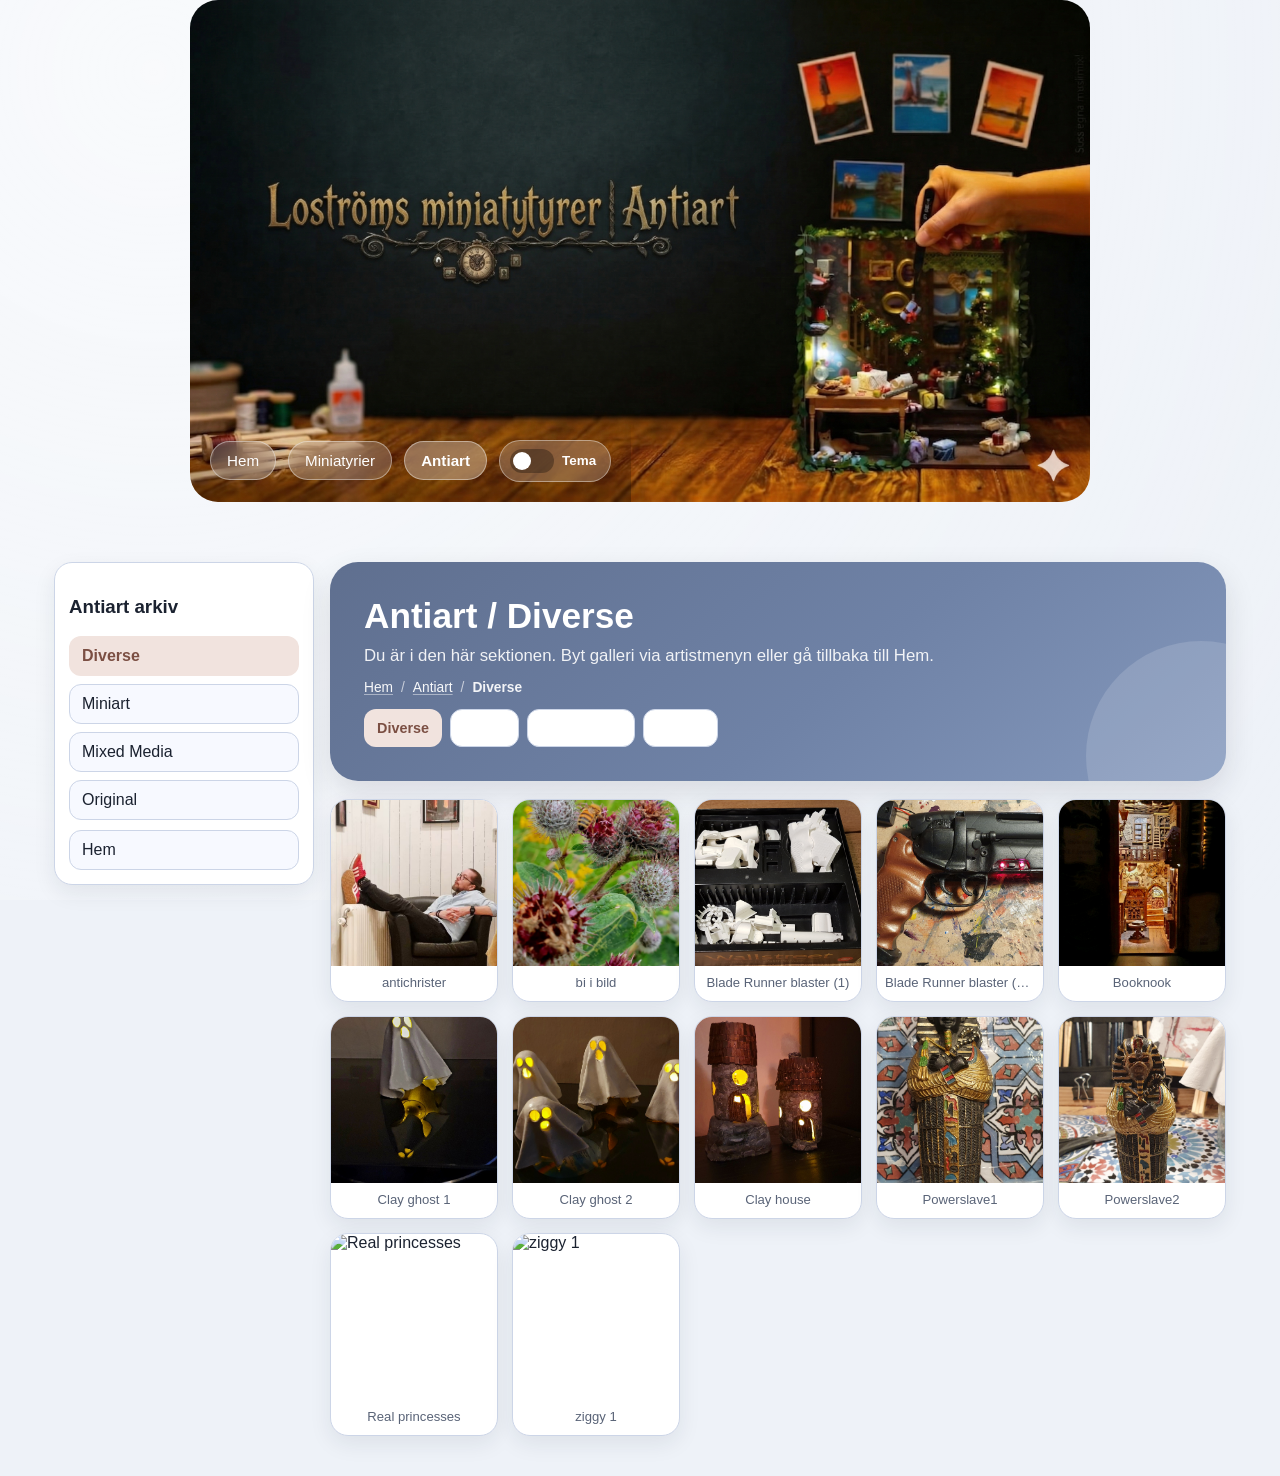
==== commit 063026b9: "Transformera header från fullbredds-bakgrund till centrad box med bild inuti - Header-box: Samma bre" ====
--- a/antiart_tavlor_diverse.html
+++ b/antiart_tavlor_diverse.html
@@ -5,11 +5,12 @@
     <meta charset="UTF-8" />
     <meta name="viewport" content="width=device-width, initial-scale=1.0" />
     <title>Antiart - Diverse</title>
-    <link rel="stylesheet" href="style.css?v=172139" />
+    <link rel="stylesheet" href="style.css?v=173223" />
 </head>
 <body class="theme-anti">
     
-    <header class="top-shell" style="background-image: url('logga med bild.png')">
+    <header class="top-shell">
+        <img src="logga med bild.png" alt="Logga" class="top-shell-image" decoding="async" />
         <div class="top-shell-controls">
             <nav class="top-nav" aria-label="Huvudnavigation">
                 <a class="btn" href="index.html">Hem</a>
@@ -77,7 +78,7 @@
     <div id="lb-caption"></div>
 </div>
 
-    <script src="app.js?v=172139"></script>
+    <script src="app.js?v=173223"></script>
     <script>const currentGallery = [{'src': 'Antiart_tavlor/Diverse/antichrister.jpg', 'title': 'antichrister'}, {'src': 'Antiart_tavlor/Diverse/bi i bild.jpg', 'title': 'bi i bild'}, {'src': 'Antiart_tavlor/Diverse/Blade Runner blaster (1).jpg', 'title': 'Blade Runner blaster (1)'}, {'src': 'Antiart_tavlor/Diverse/Blade Runner blaster (14).jpg', 'title': 'Blade Runner blaster (14)'}, {'src': 'Antiart_tavlor/Diverse/Booknook.jpg', 'title': 'Booknook'}, {'src': 'Antiart_tavlor/Diverse/Clay ghost 1.jpg', 'title': 'Clay ghost 1'}, {'src': 'Antiart_tavlor/Diverse/Clay ghost 2.jpg', 'title': 'Clay ghost 2'}, {'src': 'Antiart_tavlor/Diverse/Clay house.jpg', 'title': 'Clay house'}, {'src': 'Antiart_tavlor/Diverse/Powerslave1.jpg', 'title': 'Powerslave1'}, {'src': 'Antiart_tavlor/Diverse/Powerslave2.jpg', 'title': 'Powerslave2'}, {'src': 'Antiart_tavlor/Diverse/Real princesses.jpg', 'title': 'Real princesses'}, {'src': 'Antiart_tavlor/Diverse/ziggy 1.jpg', 'title': 'ziggy 1'}];</script>
 </body>
 </html>
--- a/style.css
+++ b/style.css
@@ -98,33 +98,37 @@
     position: relative;
     z-index: 1600;
     width: 100%;
-    min-height: clamp(200px, 28vw, 360px);
-    background-size: cover;
-    background-position: center;
-    background-attachment: fixed;
-    background-color: var(--top-shell-bg);
+    max-width: 900px;
+    margin: 0 auto 40px;
+    border-radius: 28px;
+    overflow: hidden;
     display: flex;
     flex-direction: column;
-    justify-content: flex-end;
-    padding: clamp(20px, 4vw, 40px);
     animation: heroRise 480ms cubic-bezier(0.2, 0, 0, 1);
 }
 
+.top-shell-image {
+    width: 100%;
+    height: auto;
+    display: block;
+    object-fit: contain;
+}
+
 .top-shell::before {
-    content: "";
+    display: none;
+}
+
+.top-shell-controls {
     position: absolute;
-    inset: 0;
-    background: linear-gradient(180deg, rgba(0, 0, 0, 0.2), rgba(0, 0, 0, 0.5));
-    pointer-events: none;
-}
-
-.top-shell-controls {
-    position: relative;
-    z-index: 1;
+    bottom: 0;
+    left: 0;
+    z-index: 10;
     display: flex;
     align-items: center;
     gap: 12px;
     flex-wrap: wrap;
+    padding: clamp(12px, 3vw, 20px);
+    background: linear-gradient(180deg, rgba(0, 0, 0, 0) 0%, rgba(0, 0, 0, 0.3) 100%);
 }
 
 .top-nav {
@@ -134,16 +138,16 @@
 }
 
 .btn {
-    background: rgba(255, 255, 255, 0.15);
+    background: rgba(255, 255, 255, 0.2);
     color: #ffffff;
-    border: 1px solid rgba(255, 255, 255, 0.3);
+    border: 1px solid rgba(255, 255, 255, 0.4);
     border-radius: 999px;
     padding: 10px 16px;
     font-size: 0.95rem;
     font-weight: 500;
     cursor: pointer;
     transition: all 0.2s ease;
-    backdrop-filter: blur(8px);
+    backdrop-filter: blur(12px);
 }
 
 .btn:hover {
@@ -160,8 +164,8 @@
 }
 
 .theme-switch {
-    border: 1px solid rgba(255, 255, 255, 0.3);
-    background: rgba(255, 255, 255, 0.15);
+    border: 1px solid rgba(255, 255, 255, 0.4);
+    background: rgba(255, 255, 255, 0.2);
     color: #ffffff;
     border-radius: 999px;
     padding: 8px 14px 8px 10px;
@@ -171,7 +175,7 @@
     cursor: pointer;
     font: inherit;
     font-weight: 500;
-    backdrop-filter: blur(8px);
+    backdrop-filter: blur(12px);
     transition: all 0.2s ease;
 }
 
@@ -851,11 +855,12 @@
 
 @media (max-width: 900px) {
     .top-shell {
-        min-height: clamp(160px, 24vw, 280px);
+        margin: 0 auto 30px;
     }
 }
 
 @media (max-width: 520px) {
     .top-shell {
-        min-height: clamp(140px, 32vw, 240px);
-    }
+        margin: 0 auto 24px;
+        border-radius: 20px;
+    }
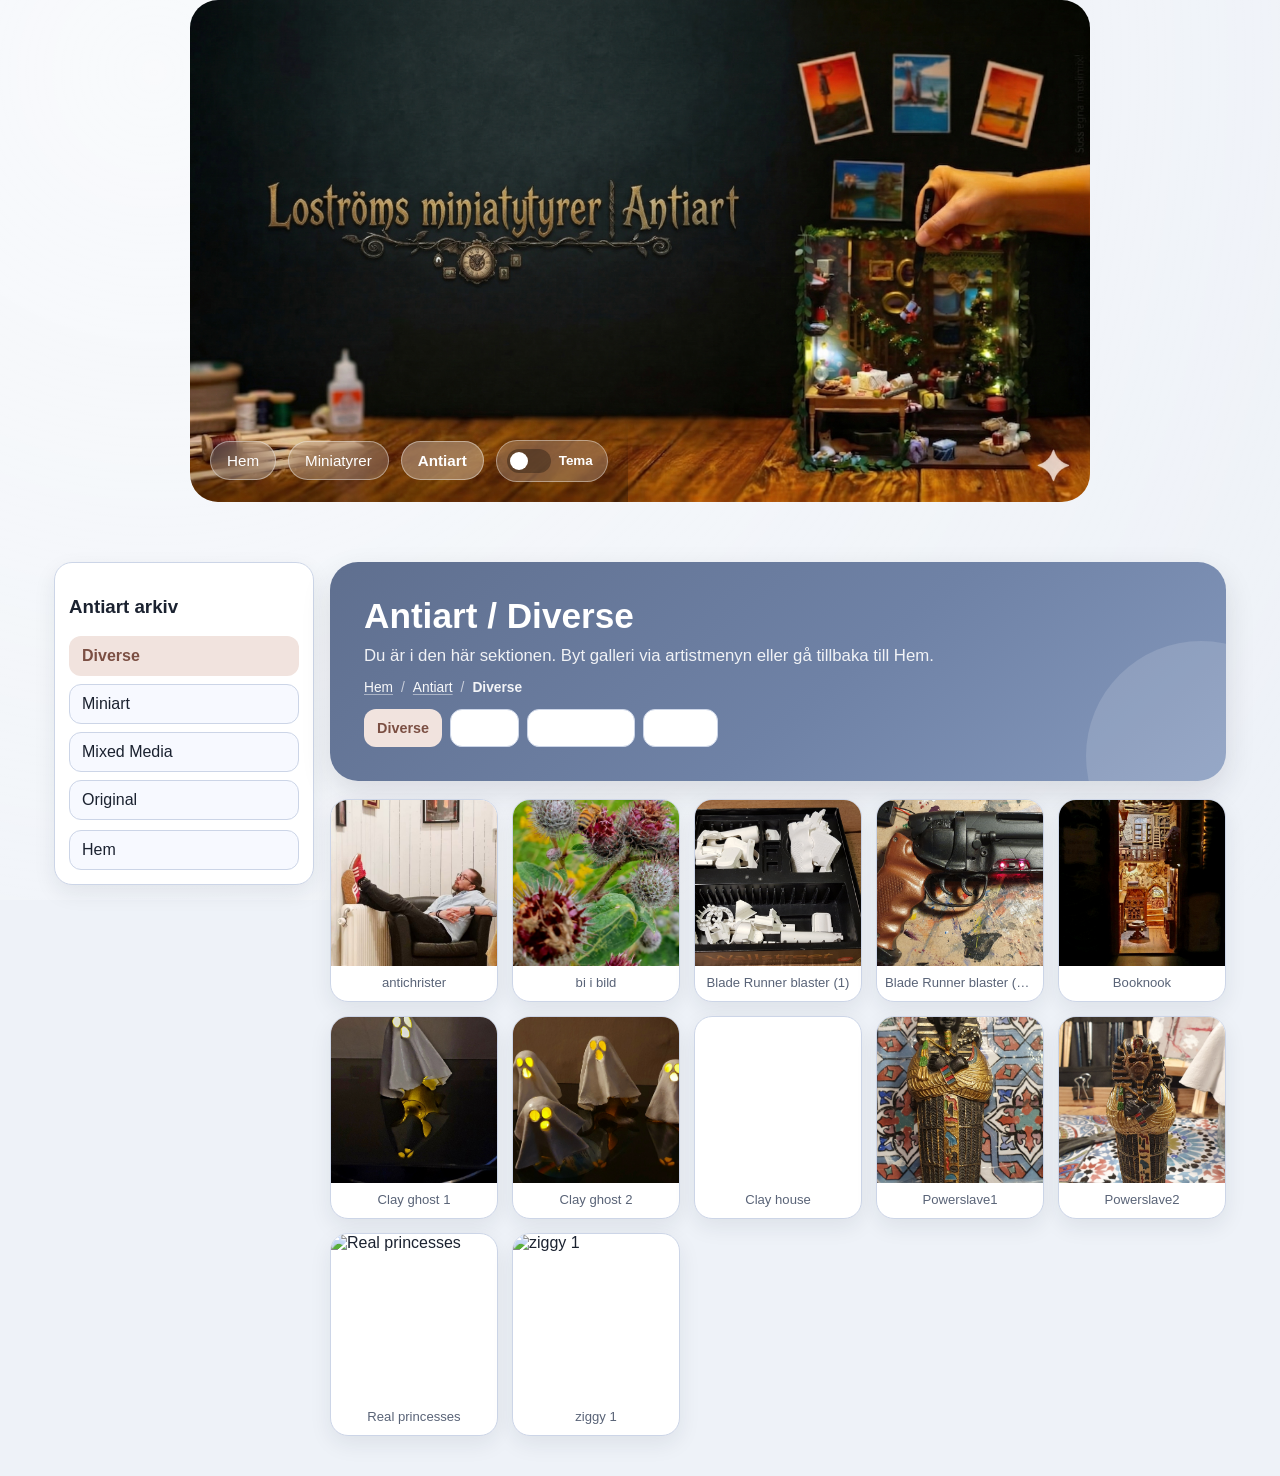
==== commit ad8ea1a8: "Fix typo in navigation label: Miniatyrer" ====
--- a/antiart_tavlor_diverse.html
+++ b/antiart_tavlor_diverse.html
@@ -5,7 +5,7 @@
     <meta charset="UTF-8" />
     <meta name="viewport" content="width=device-width, initial-scale=1.0" />
     <title>Antiart - Diverse</title>
-    <link rel="stylesheet" href="style.css?v=173223" />
+    <link rel="stylesheet" href="style.css?v=173744" />
 </head>
 <body class="theme-anti">
     
@@ -14,7 +14,7 @@
         <div class="top-shell-controls">
             <nav class="top-nav" aria-label="Huvudnavigation">
                 <a class="btn" href="index.html">Hem</a>
-                <a class="btn " href="val_suss.html">Miniatyrier</a>
+                <a class="btn " href="val_suss.html">Miniatyrer</a>
                 <a class="btn accent" href="val_anti.html">Antiart</a>
             </nav>
             <button class="theme-switch" type="button" data-theme-toggle aria-pressed="false" aria-label="Växla ljust och mörkt tema" onclick="toggleTheme()">
@@ -78,7 +78,7 @@
     <div id="lb-caption"></div>
 </div>
 
-    <script src="app.js?v=173223"></script>
+    <script src="app.js?v=173744"></script>
     <script>const currentGallery = [{'src': 'Antiart_tavlor/Diverse/antichrister.jpg', 'title': 'antichrister'}, {'src': 'Antiart_tavlor/Diverse/bi i bild.jpg', 'title': 'bi i bild'}, {'src': 'Antiart_tavlor/Diverse/Blade Runner blaster (1).jpg', 'title': 'Blade Runner blaster (1)'}, {'src': 'Antiart_tavlor/Diverse/Blade Runner blaster (14).jpg', 'title': 'Blade Runner blaster (14)'}, {'src': 'Antiart_tavlor/Diverse/Booknook.jpg', 'title': 'Booknook'}, {'src': 'Antiart_tavlor/Diverse/Clay ghost 1.jpg', 'title': 'Clay ghost 1'}, {'src': 'Antiart_tavlor/Diverse/Clay ghost 2.jpg', 'title': 'Clay ghost 2'}, {'src': 'Antiart_tavlor/Diverse/Clay house.jpg', 'title': 'Clay house'}, {'src': 'Antiart_tavlor/Diverse/Powerslave1.jpg', 'title': 'Powerslave1'}, {'src': 'Antiart_tavlor/Diverse/Powerslave2.jpg', 'title': 'Powerslave2'}, {'src': 'Antiart_tavlor/Diverse/Real princesses.jpg', 'title': 'Real princesses'}, {'src': 'Antiart_tavlor/Diverse/ziggy 1.jpg', 'title': 'ziggy 1'}];</script>
 </body>
 </html>
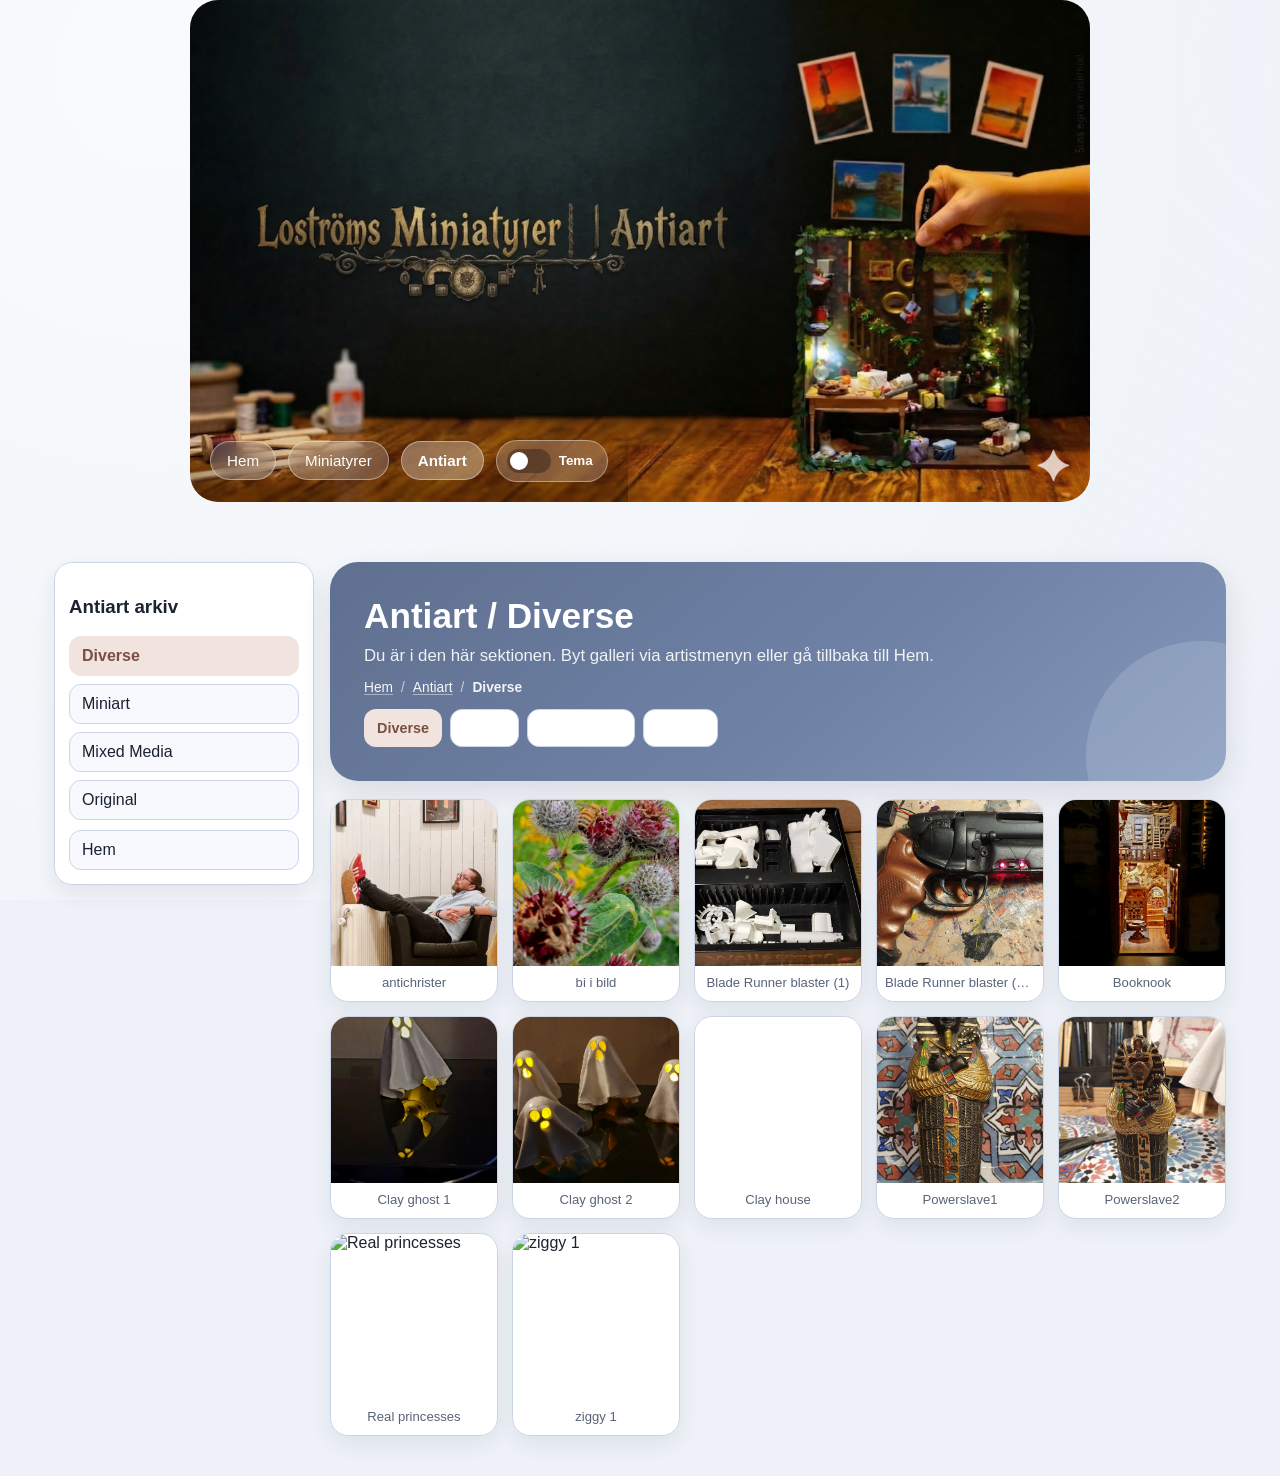
==== commit 1c244d63: "Fix mobile card and header layout for better text containment" ====
--- a/antiart_tavlor_diverse.html
+++ b/antiart_tavlor_diverse.html
@@ -5,7 +5,7 @@
     <meta charset="UTF-8" />
     <meta name="viewport" content="width=device-width, initial-scale=1.0" />
     <title>Antiart - Diverse</title>
-    <link rel="stylesheet" href="style.css?v=173744" />
+    <link rel="stylesheet" href="style.css?v=180020" />
 </head>
 <body class="theme-anti">
     
@@ -78,7 +78,7 @@
     <div id="lb-caption"></div>
 </div>
 
-    <script src="app.js?v=173744"></script>
+    <script src="app.js?v=180020"></script>
     <script>const currentGallery = [{'src': 'Antiart_tavlor/Diverse/antichrister.jpg', 'title': 'antichrister'}, {'src': 'Antiart_tavlor/Diverse/bi i bild.jpg', 'title': 'bi i bild'}, {'src': 'Antiart_tavlor/Diverse/Blade Runner blaster (1).jpg', 'title': 'Blade Runner blaster (1)'}, {'src': 'Antiart_tavlor/Diverse/Blade Runner blaster (14).jpg', 'title': 'Blade Runner blaster (14)'}, {'src': 'Antiart_tavlor/Diverse/Booknook.jpg', 'title': 'Booknook'}, {'src': 'Antiart_tavlor/Diverse/Clay ghost 1.jpg', 'title': 'Clay ghost 1'}, {'src': 'Antiart_tavlor/Diverse/Clay ghost 2.jpg', 'title': 'Clay ghost 2'}, {'src': 'Antiart_tavlor/Diverse/Clay house.jpg', 'title': 'Clay house'}, {'src': 'Antiart_tavlor/Diverse/Powerslave1.jpg', 'title': 'Powerslave1'}, {'src': 'Antiart_tavlor/Diverse/Powerslave2.jpg', 'title': 'Powerslave2'}, {'src': 'Antiart_tavlor/Diverse/Real princesses.jpg', 'title': 'Real princesses'}, {'src': 'Antiart_tavlor/Diverse/ziggy 1.jpg', 'title': 'ziggy 1'}];</script>
 </body>
 </html>
--- a/style.css
+++ b/style.css
@@ -785,7 +785,13 @@
     }
 
     .home-portal-card {
+        min-width: 0;
+        height: auto;
         padding: clamp(18px, 3vw, 24px);
+    }
+
+    .home-portal-copy {
+        min-width: 0;
     }
 
     .home-portal-card.card-anti {
@@ -799,28 +805,49 @@
         margin-top: 8px;
     }
 
-    .home-stage-overlay {
-        padding: 14px;
-        gap: 10px;
+    .home-stage {
+        gap: 16px;
     }
 
     .home-portal-card,
     .home-portal-card.card-anti {
+        display: flex;
+        flex-direction: column;
+        align-items: stretch;
         width: 100%;
+        min-width: 0;
+        height: auto;
         justify-self: stretch;
-        padding: 14px 16px;
+        padding: 18px;
+        gap: 14px;
     }
 
     .home-portal-card img {
-        height: clamp(58px, 16vw, 82px);
+        width: min(100%, 168px);
+        max-width: 100%;
+        height: auto;
+        max-height: 132px;
+        align-self: center;
+    }
+
+    .home-portal-copy {
+        width: 100%;
+        min-width: 0;
+        gap: 8px;
+        align-items: flex-start;
+        justify-content: flex-start;
     }
 
     .home-portal-copy h2 {
-        font-size: 0.96rem;
+        font-size: 1.1rem;
+        line-height: 1.25;
+        overflow-wrap: anywhere;
     }
 
     .home-portal-copy p {
-        font-size: 0.82rem;
+        font-size: 0.92rem;
+        line-height: 1.45;
+        overflow-wrap: anywhere;
     }
 }
 
@@ -864,3 +891,21 @@
         margin: 0 auto 24px;
         border-radius: 20px;
     }
+
+    .top-shell-controls {
+        position: static;
+        width: 100%;
+        padding: 12px;
+        gap: 8px;
+        align-items: flex-start;
+        background: rgba(10, 14, 24, 0.82);
+    }
+
+    .top-nav {
+        width: 100%;
+        gap: 8px;
+    }
+
+    .theme-switch {
+        margin-top: 2px;
+    }
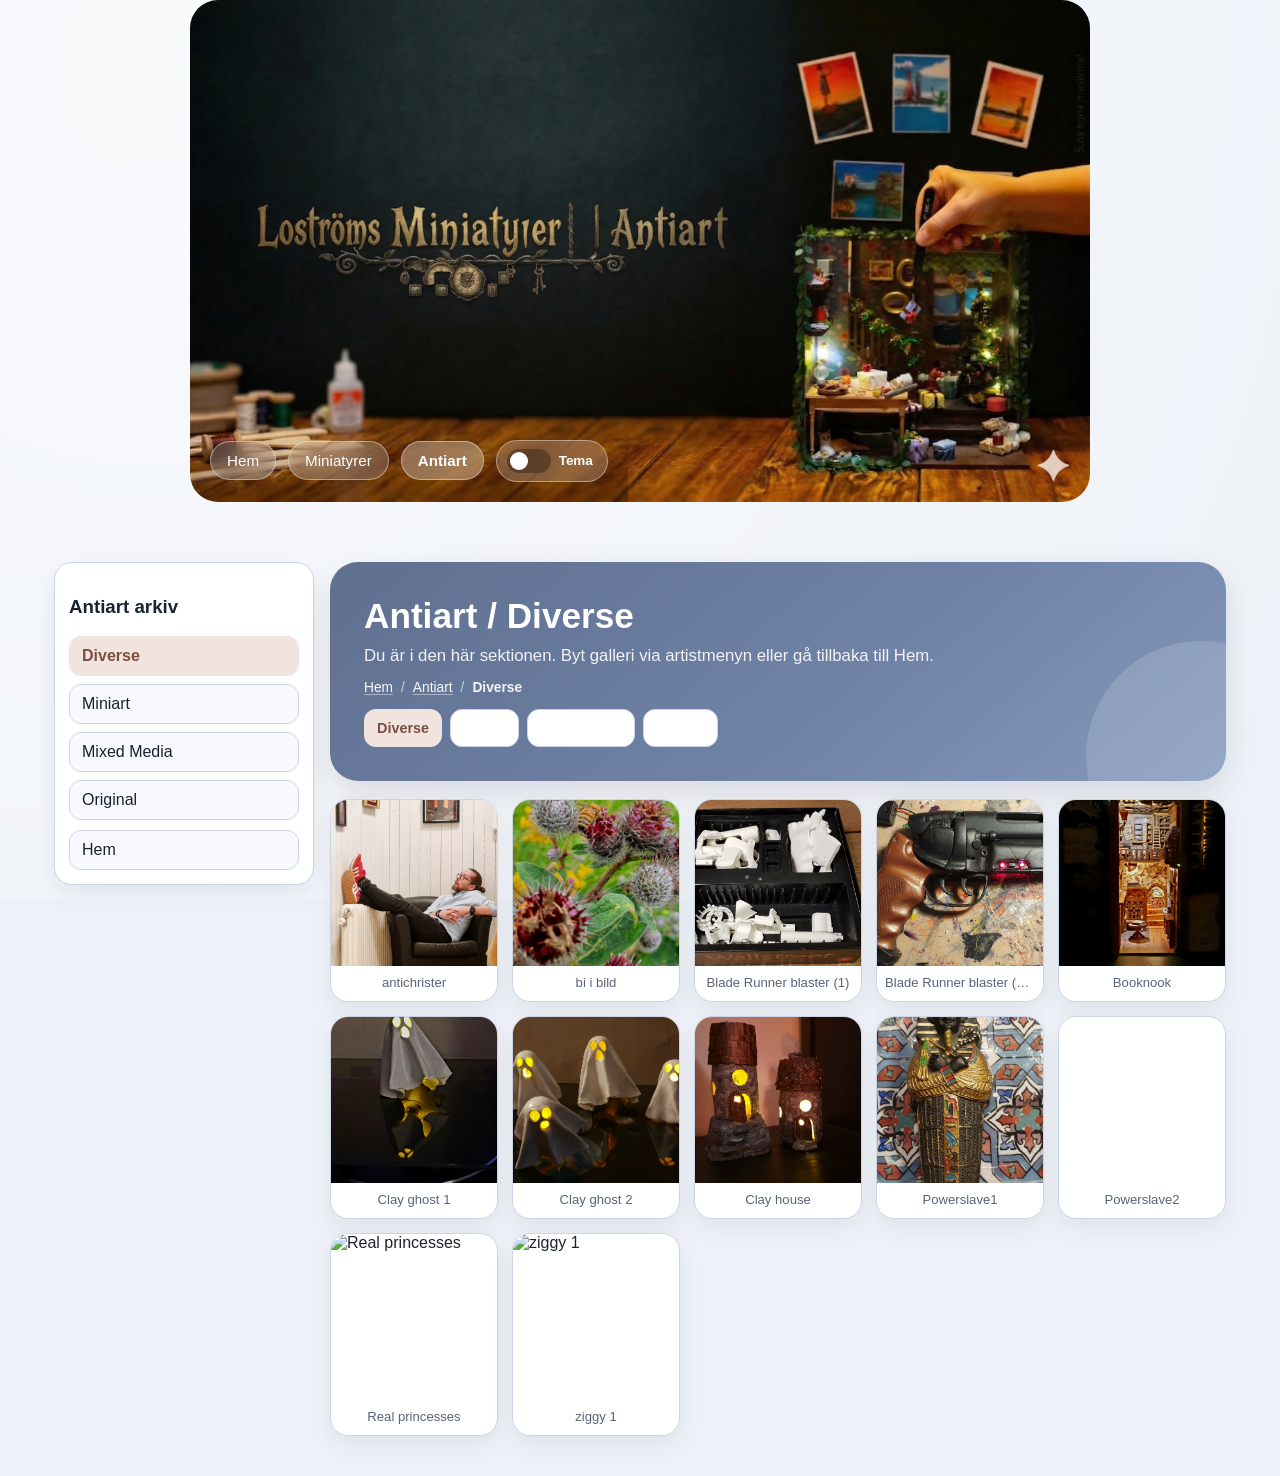
==== commit f372c578: "Cleanup artist hub layout and switch Antiart image" ====
--- a/antiart_tavlor_diverse.html
+++ b/antiart_tavlor_diverse.html
@@ -5,7 +5,7 @@
     <meta charset="UTF-8" />
     <meta name="viewport" content="width=device-width, initial-scale=1.0" />
     <title>Antiart - Diverse</title>
-    <link rel="stylesheet" href="style.css?v=180020" />
+    <link rel="stylesheet" href="style.css?v=181620" />
 </head>
 <body class="theme-anti">
     
@@ -78,7 +78,7 @@
     <div id="lb-caption"></div>
 </div>
 
-    <script src="app.js?v=180020"></script>
+    <script src="app.js?v=181620"></script>
     <script>const currentGallery = [{'src': 'Antiart_tavlor/Diverse/antichrister.jpg', 'title': 'antichrister'}, {'src': 'Antiart_tavlor/Diverse/bi i bild.jpg', 'title': 'bi i bild'}, {'src': 'Antiart_tavlor/Diverse/Blade Runner blaster (1).jpg', 'title': 'Blade Runner blaster (1)'}, {'src': 'Antiart_tavlor/Diverse/Blade Runner blaster (14).jpg', 'title': 'Blade Runner blaster (14)'}, {'src': 'Antiart_tavlor/Diverse/Booknook.jpg', 'title': 'Booknook'}, {'src': 'Antiart_tavlor/Diverse/Clay ghost 1.jpg', 'title': 'Clay ghost 1'}, {'src': 'Antiart_tavlor/Diverse/Clay ghost 2.jpg', 'title': 'Clay ghost 2'}, {'src': 'Antiart_tavlor/Diverse/Clay house.jpg', 'title': 'Clay house'}, {'src': 'Antiart_tavlor/Diverse/Powerslave1.jpg', 'title': 'Powerslave1'}, {'src': 'Antiart_tavlor/Diverse/Powerslave2.jpg', 'title': 'Powerslave2'}, {'src': 'Antiart_tavlor/Diverse/Real princesses.jpg', 'title': 'Real princesses'}, {'src': 'Antiart_tavlor/Diverse/ziggy 1.jpg', 'title': 'ziggy 1'}];</script>
 </body>
 </html>
--- a/style.css
+++ b/style.css
@@ -581,31 +581,43 @@
 }
 
 .artist-hub-module {
+    height: auto;
     padding: clamp(18px, 3.2vw, 30px);
     background: var(--artist-card);
     border-radius: var(--radius-xl);
     box-shadow: var(--md-elev-2);
-    display: grid;
-    grid-template-columns: minmax(220px, 360px) minmax(0, 1fr);
+    display: flex;
+    flex-direction: column;
     gap: clamp(16px, 2.8vw, 28px);
-    align-items: start;
+    align-items: stretch;
 }
 
 .artist-hub-media {
     border-radius: 18px;
     border: 1px solid rgba(0, 0, 0, 0.08);
     background: rgba(255, 255, 255, 0.92);
-    min-height: clamp(220px, 30vw, 360px);
+    min-height: clamp(180px, 28vw, 300px);
+    height: auto;
     display: grid;
     place-items: center;
     overflow: hidden;
 }
 
 .artist-hub-media img {
-    width: 100%;
-    height: clamp(220px, 30vw, 340px);
+    width: min(100%, 420px);
+    max-width: 100%;
+    height: auto;
+    max-height: 320px;
     object-fit: contain;
     padding: 16px;
+}
+
+.artist-hub-body {
+    min-width: 0;
+    height: auto;
+    display: flex;
+    flex-direction: column;
+    gap: 10px;
 }
 
 .artist-hub-body h1 {
@@ -615,10 +627,11 @@
 }
 
 .artist-hub-body p {
-    margin: 10px 0 0;
+    margin: 0;
     color: var(--muted);
     max-width: 62ch;
     line-height: 1.6;
+    overflow-wrap: anywhere;
 }
 
 .artist-hub-kicker {
@@ -641,7 +654,20 @@
 }
 
 .artist-hub-module .artist-nav {
-    margin-top: 16px;
+    margin-top: 4px;
+    padding: 12px;
+    border-radius: 16px;
+    border: 1px solid var(--line);
+    background: rgba(255, 255, 255, 0.74);
+    box-shadow: var(--md-elev-1);
+    display: flex;
+    flex-wrap: wrap;
+    gap: 10px;
+}
+
+.artist-hub-module .artist-link {
+    border-radius: 999px;
+    padding: 10px 14px;
 }
 
 .artist-link.home-link {
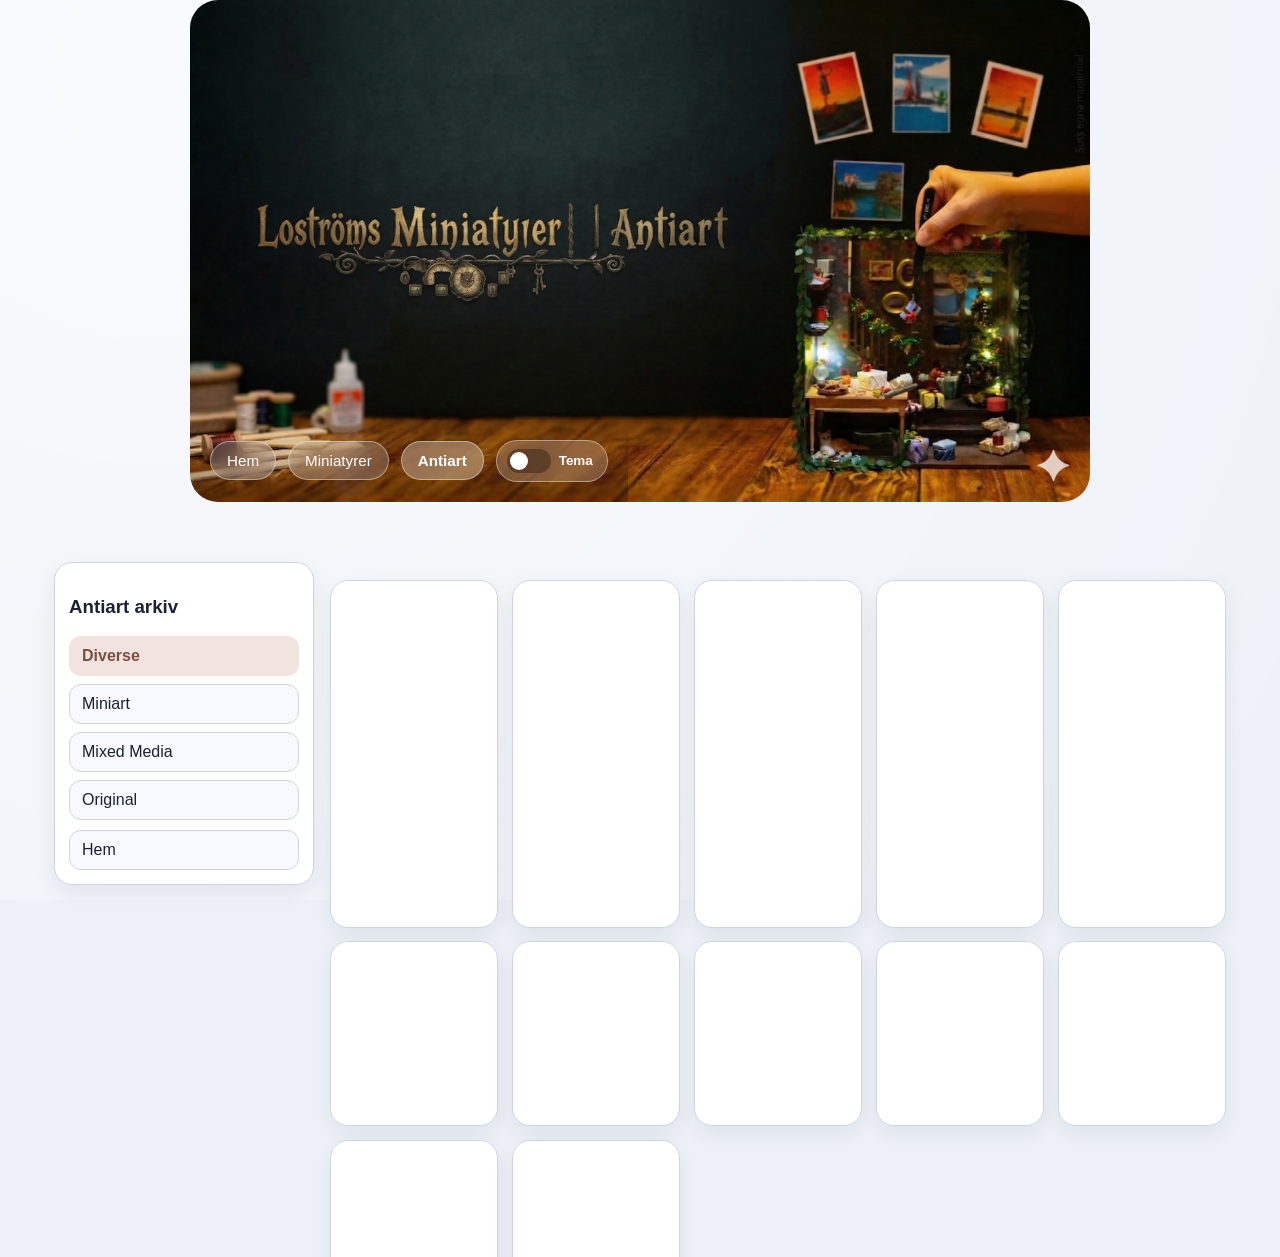
==== commit aaedd105: "Remove redundant hero section from all gallery subpages" ====
--- a/antiart_tavlor_diverse.html
+++ b/antiart_tavlor_diverse.html
@@ -47,18 +47,6 @@
     </aside>
     
         <section class="content">
-            <section class="hero">
-                <h1>Antiart / Diverse</h1>
-                <p>Du är i den här sektionen. Byt galleri via artistmenyn eller gå tillbaka till Hem.</p>
-                <nav class="breadcrumb" aria-label="Breadcrumb">
-                    <a href="index.html">Hem</a>
-                    <span class="sep">/</span>
-                    <a href="val_anti.html">Antiart</a>
-                    <span class="sep">/</span>
-                    <span class="current">Diverse</span>
-                </nav>
-                <div class="artist-nav"><a class="artist-link active" href="antiart_tavlor_diverse.html">Diverse</a><a class="artist-link " href="antiart_tavlor_miniart.html">Miniart</a><a class="artist-link " href="antiart_tavlor_mixed_media.html">Mixed Media</a><a class="artist-link " href="antiart_tavlor_original.html">Original</a></div>
-            </section>
             <section class="gallery-grid"><article class="card gallery-card" onclick="openLightbox('Antiart_tavlor/Diverse/antichrister.jpg', 'antichrister', currentGallery)"><img src="Antiart_tavlor/Diverse/antichrister.jpg" alt="antichrister" loading="lazy" decoding="async" /><div class="gallery-title">antichrister</div></article><article class="card gallery-card" onclick="openLightbox('Antiart_tavlor/Diverse/bi i bild.jpg', 'bi i bild', currentGallery)"><img src="Antiart_tavlor/Diverse/bi i bild.jpg" alt="bi i bild" loading="lazy" decoding="async" /><div class="gallery-title">bi i bild</div></article><article class="card gallery-card" onclick="openLightbox('Antiart_tavlor/Diverse/Blade Runner blaster (1).jpg', 'Blade Runner blaster (1)', currentGallery)"><img src="Antiart_tavlor/Diverse/Blade Runner blaster (1).jpg" alt="Blade Runner blaster (1)" loading="lazy" decoding="async" /><div class="gallery-title">Blade Runner blaster (1)</div></article><article class="card gallery-card" onclick="openLightbox('Antiart_tavlor/Diverse/Blade Runner blaster (14).jpg', 'Blade Runner blaster (14)', currentGallery)"><img src="Antiart_tavlor/Diverse/Blade Runner blaster (14).jpg" alt="Blade Runner blaster (14)" loading="lazy" decoding="async" /><div class="gallery-title">Blade Runner blaster (14)</div></article><article class="card gallery-card" onclick="openLightbox('Antiart_tavlor/Diverse/Booknook.jpg', 'Booknook', currentGallery)"><img src="Antiart_tavlor/Diverse/Booknook.jpg" alt="Booknook" loading="lazy" decoding="async" /><div class="gallery-title">Booknook</div></article><article class="card gallery-card" onclick="openLightbox('Antiart_tavlor/Diverse/Clay ghost 1.jpg', 'Clay ghost 1', currentGallery)"><img src="Antiart_tavlor/Diverse/Clay ghost 1.jpg" alt="Clay ghost 1" loading="lazy" decoding="async" /><div class="gallery-title">Clay ghost 1</div></article><article class="card gallery-card" onclick="openLightbox('Antiart_tavlor/Diverse/Clay ghost 2.jpg', 'Clay ghost 2', currentGallery)"><img src="Antiart_tavlor/Diverse/Clay ghost 2.jpg" alt="Clay ghost 2" loading="lazy" decoding="async" /><div class="gallery-title">Clay ghost 2</div></article><article class="card gallery-card" onclick="openLightbox('Antiart_tavlor/Diverse/Clay house.jpg', 'Clay house', currentGallery)"><img src="Antiart_tavlor/Diverse/Clay house.jpg" alt="Clay house" loading="lazy" decoding="async" /><div class="gallery-title">Clay house</div></article><article class="card gallery-card" onclick="openLightbox('Antiart_tavlor/Diverse/Powerslave1.jpg', 'Powerslave1', currentGallery)"><img src="Antiart_tavlor/Diverse/Powerslave1.jpg" alt="Powerslave1" loading="lazy" decoding="async" /><div class="gallery-title">Powerslave1</div></article><article class="card gallery-card" onclick="openLightbox('Antiart_tavlor/Diverse/Powerslave2.jpg', 'Powerslave2', currentGallery)"><img src="Antiart_tavlor/Diverse/Powerslave2.jpg" alt="Powerslave2" loading="lazy" decoding="async" /><div class="gallery-title">Powerslave2</div></article><article class="card gallery-card" onclick="openLightbox('Antiart_tavlor/Diverse/Real princesses.jpg', 'Real princesses', currentGallery)"><img src="Antiart_tavlor/Diverse/Real princesses.jpg" alt="Real princesses" loading="lazy" decoding="async" /><div class="gallery-title">Real princesses</div></article><article class="card gallery-card" onclick="openLightbox('Antiart_tavlor/Diverse/ziggy 1.jpg', 'ziggy 1', currentGallery)"><img src="Antiart_tavlor/Diverse/ziggy 1.jpg" alt="ziggy 1" loading="lazy" decoding="async" /><div class="gallery-title">ziggy 1</div></article></section>
         </section>
     </main>
--- a/style.css
+++ b/style.css
@@ -755,7 +755,8 @@
 .home-portal-card img {
     width: 100%;
     height: clamp(100px, 12vw, 160px);
-    object-fit: contain;
+    object-fit: cover;
+    border-radius: 16px;
     filter: drop-shadow(0 4px 12px rgba(0, 0, 0, 0.25));
     position: relative;
     z-index: 1;
@@ -849,11 +850,9 @@
     }
 
     .home-portal-card img {
-        width: min(100%, 168px);
-        max-width: 100%;
-        height: auto;
-        max-height: 132px;
-        align-self: center;
+        width: 100%;
+        height: clamp(120px, 38vw, 160px);
+        align-self: stretch;
     }
 
     .home-portal-copy {
